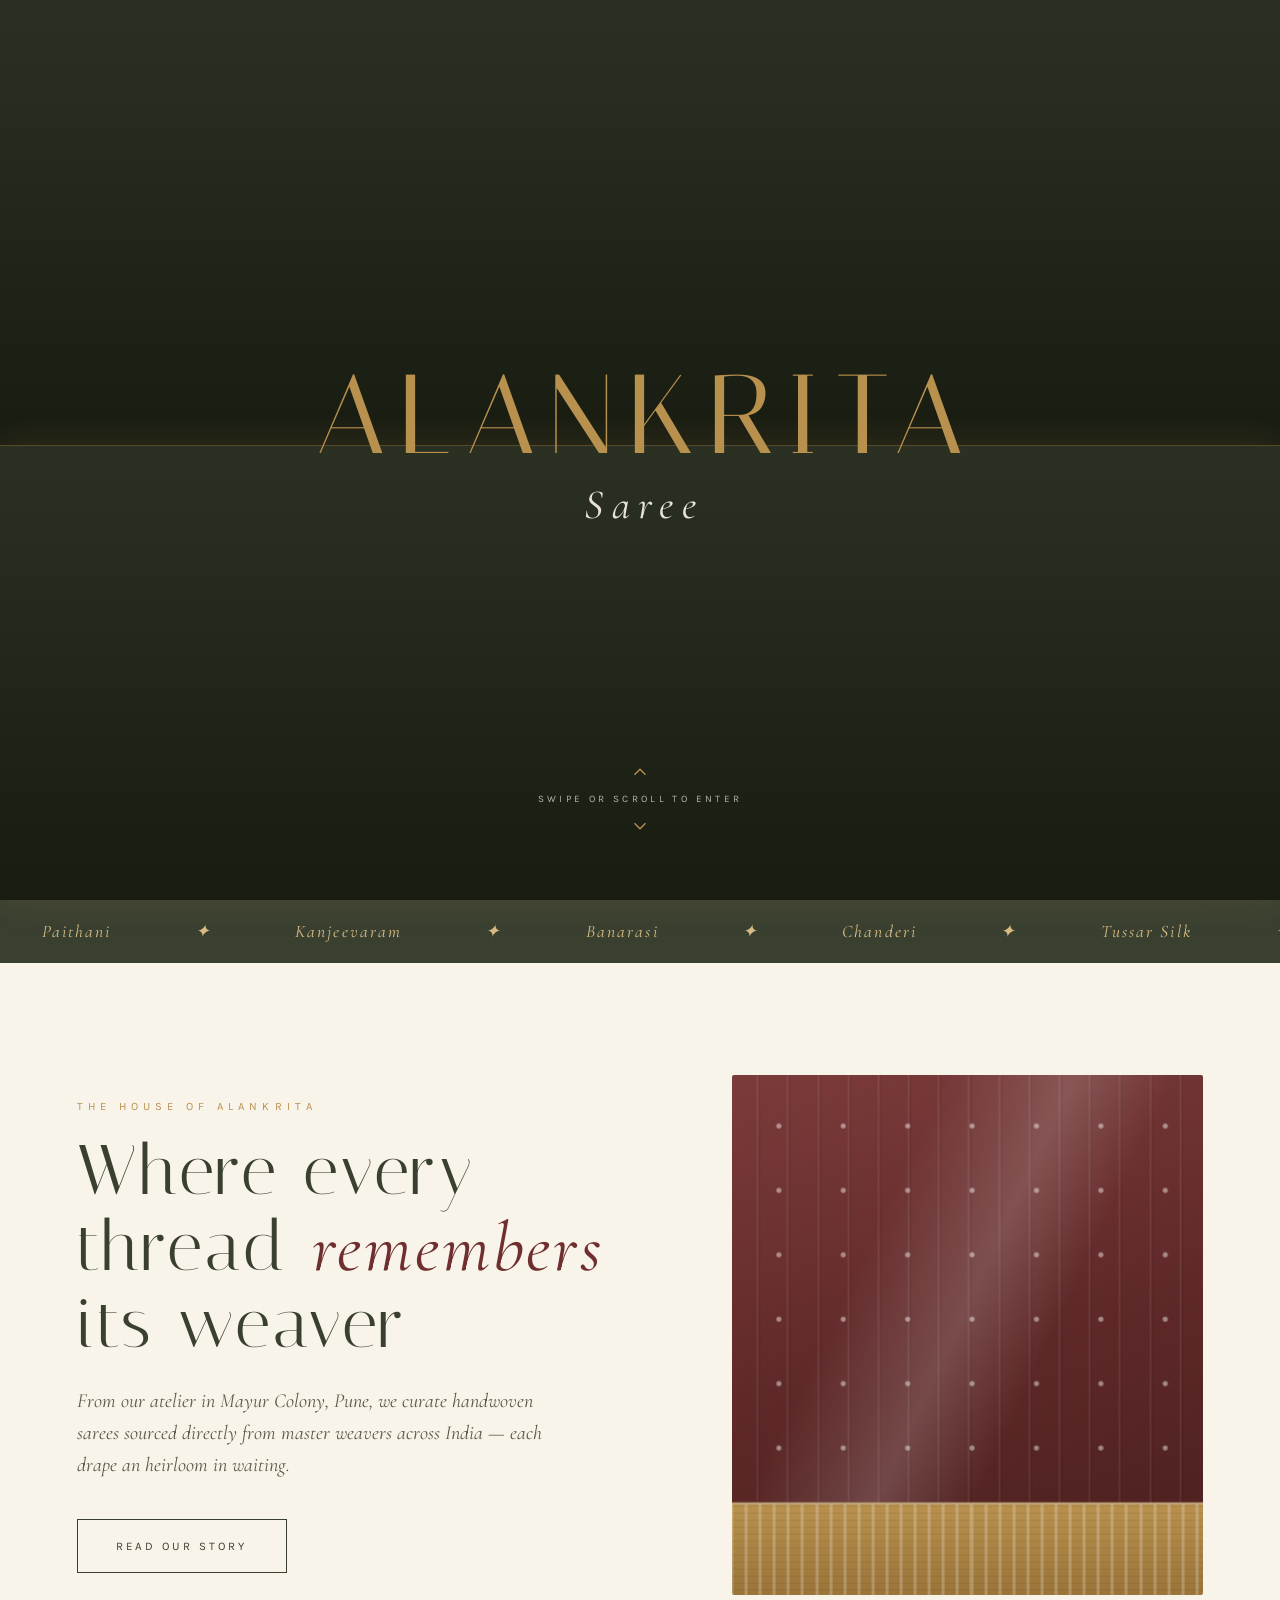
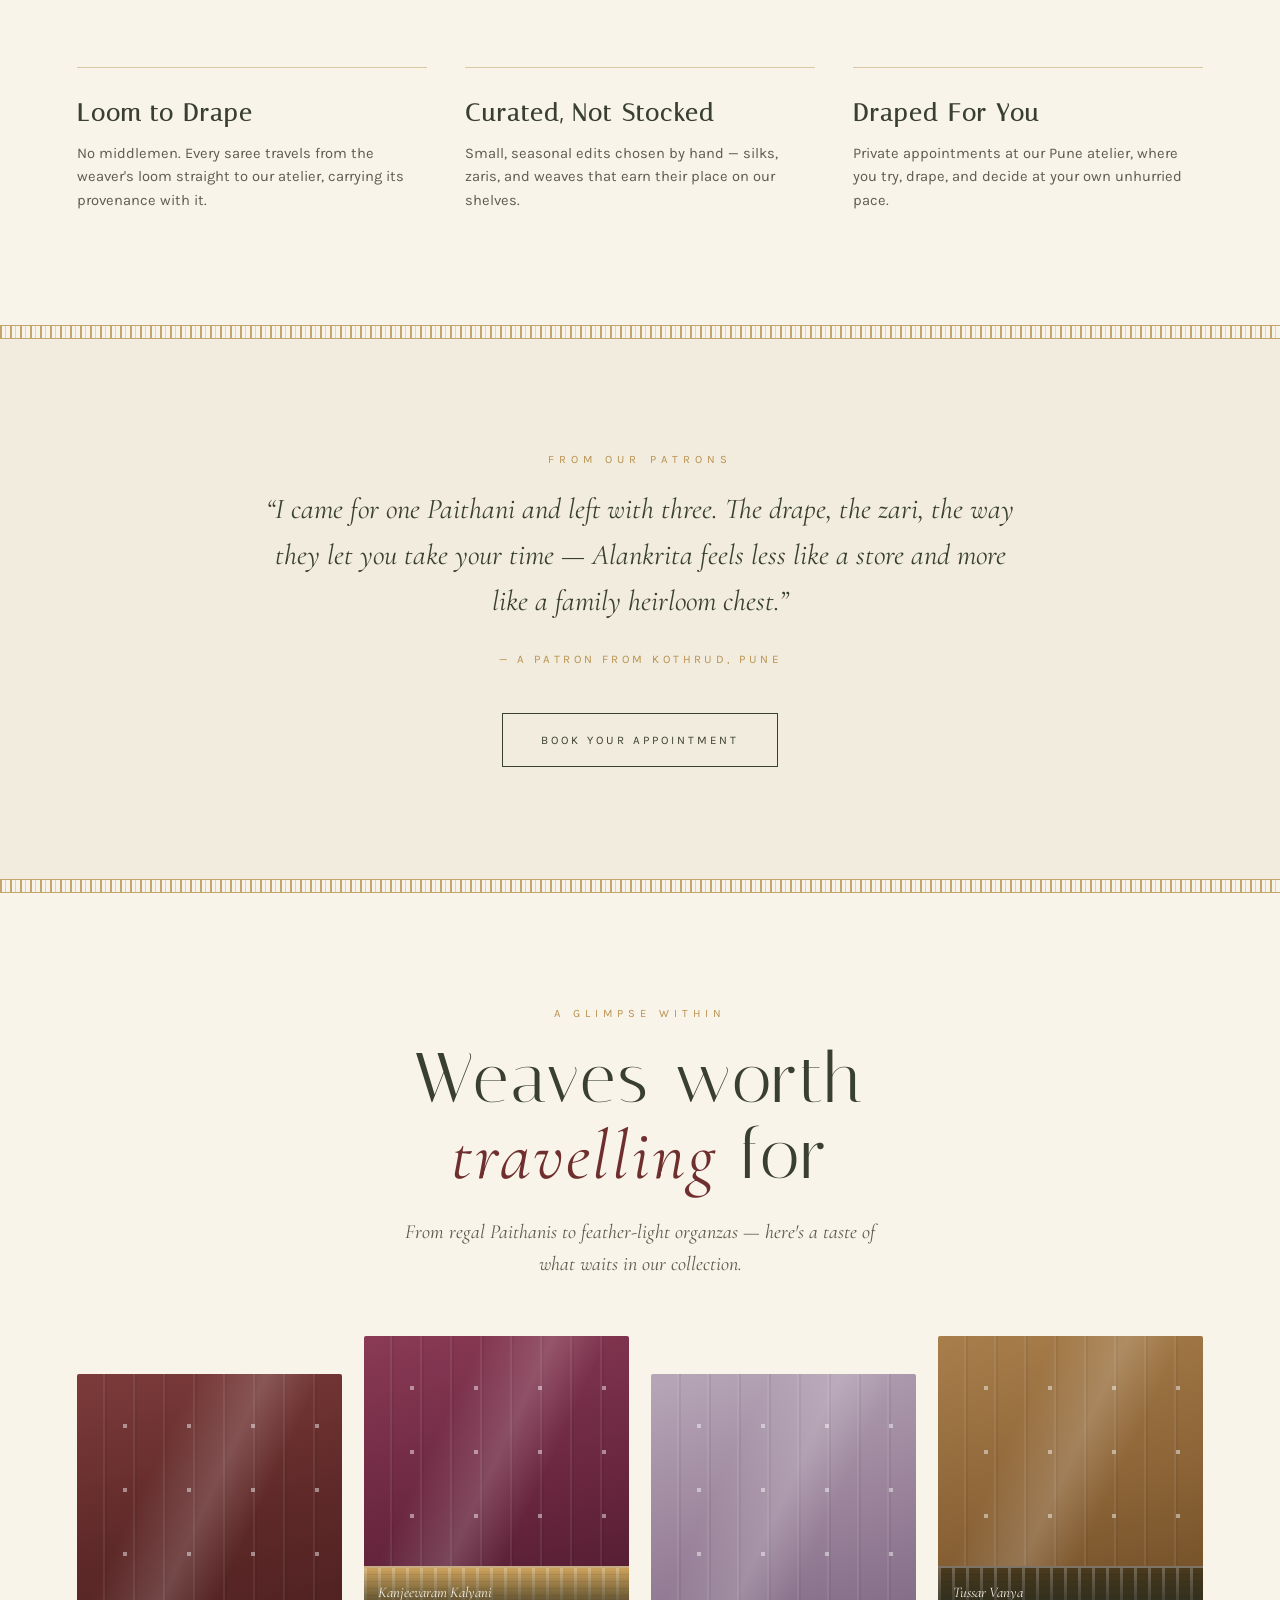
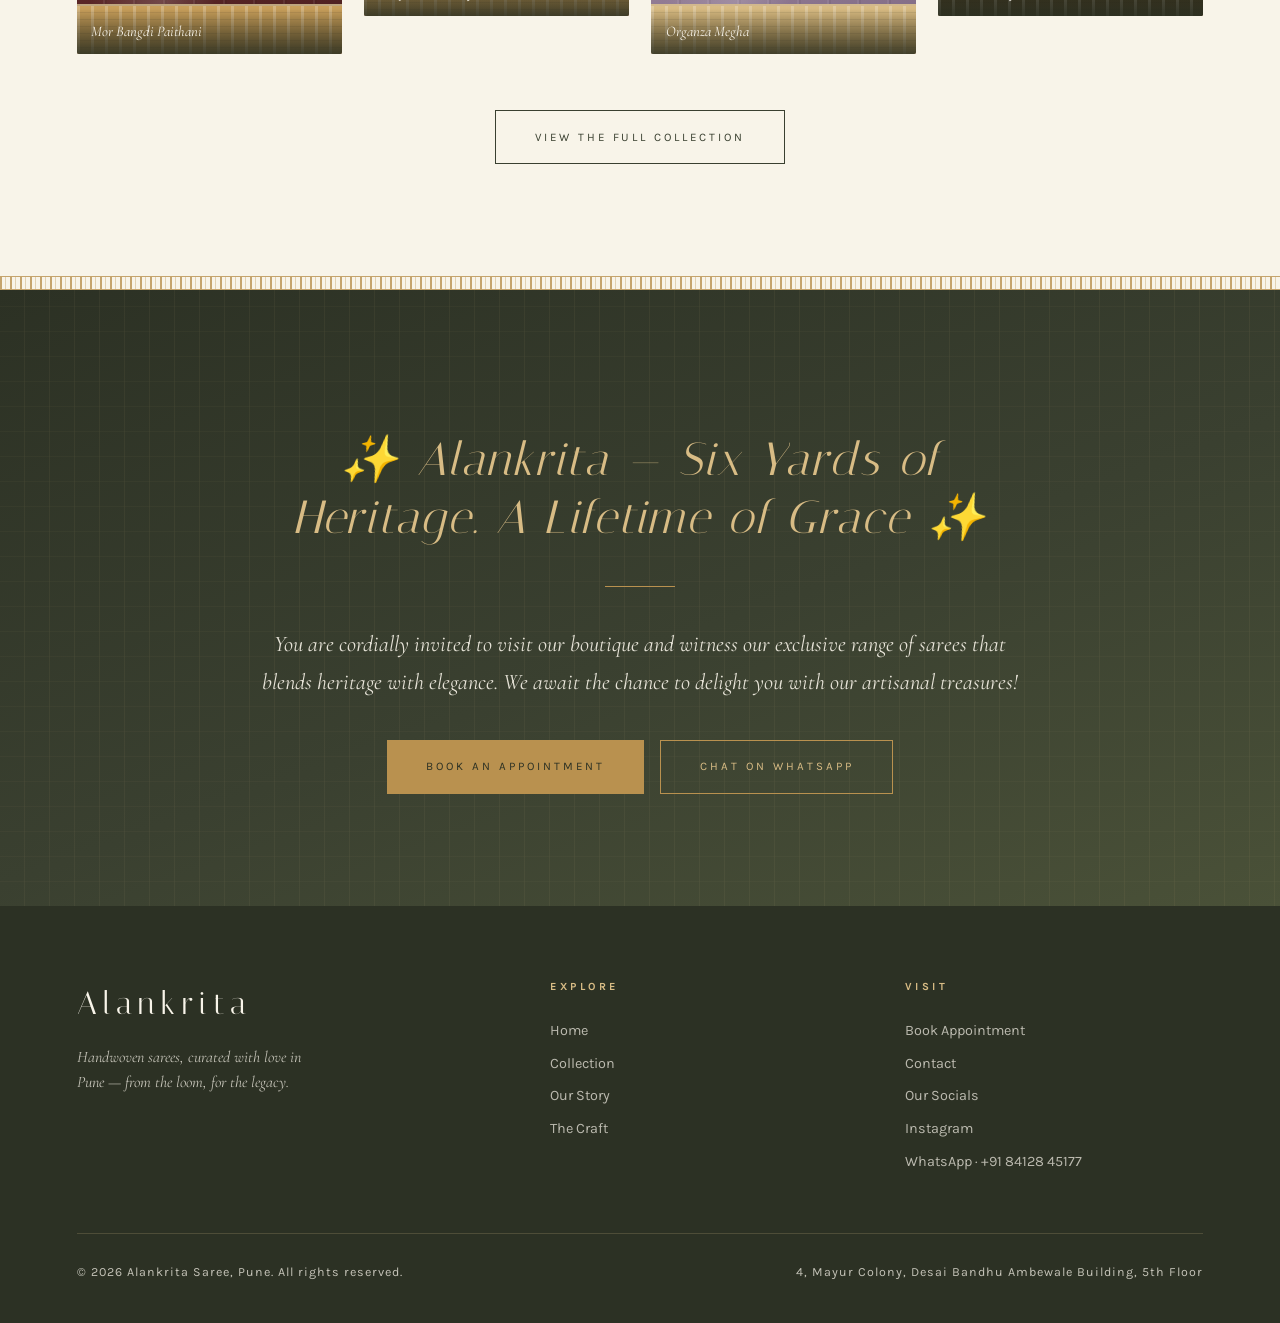
==== index.html @ 692ec5f2 "Update index.html" ====
<!DOCTYPE html>
<html lang="en">
<head>
<script>
  document.documentElement.className = 'js';
  try { if (localStorage.getItem('alankritaCurtainSeen') === '1') document.documentElement.className += ' curtain-seen'; } catch (e) {}
</script>
<meta charset="UTF-8">
<meta name="viewport" content="width=device-width, initial-scale=1.0, viewport-fit=cover">
<meta name="theme-color" content="#2C3124">
<title>Alankrita Saree — Handwoven Luxury, Pune</title>
<link rel="preconnect" href="https://fonts.googleapis.com">
<link rel="preconnect" href="https://fonts.gstatic.com" crossorigin>
<link href="https://fonts.googleapis.com/css2?family=Italiana&family=Cormorant+Garamond:ital,wght@0,400;0,500;1,400;1,500&family=Karla:wght@300;400;500;600&display=swap" rel="stylesheet">
<link rel="stylesheet" href="styles.css">
<link rel="preload" as="image" href="https://i.ibb.co/XfvWkSz9/Whats-App-Image-2026-06-16-at-12-13-04-PM.jpg">
<link rel="preload" as="image" href="https://i.ibb.co/WrxczYL/Whats-App-Image-2026-06-16-at-12-13-03-PM-1.jpg">
<link rel="preload" as="image" href="https://i.ibb.co/1G1JFMgR/Whats-App-Image-2026-06-16-at-12-13-03-PM.jpg">
<link rel="preload" as="image" href="https://i.ibb.co/Z0zwfvj/Whats-App-Image-2026-06-10-at-6-40-23-PM-1.jpg">

<!-- ============================================================
     CURTAIN REVEAL  ·  self-contained (no edits needed to styles.css / script.js)
     Drag / swipe / scroll / tap to part the curtains and enter.
     Shows ONLY on the very first visit (remembered via localStorage).
     ============================================================ -->
<style>
  /* Hide the hero heading while the curtain is up, so only ONE
     'Alankrita' is ever visible (no double-heading glitch). */
  html.js body.curtain-on { overflow: hidden; }
  html.js body.curtain-on .img-hero-content,
  html.js body.curtain-on .scroll-cue { opacity: 0 !important; }
  .img-hero-content, .scroll-cue { transition: opacity 1s ease; }

  .curtain {
    position: fixed; inset: 0; height: 100%;
    z-index: 9999;
    background: #2C3124;
    touch-action: none;
    user-select: none; -webkit-user-select: none;
  }
  html:not(.js) .curtain { display: none; }          /* progressive enhancement */

  /* Returning visitors: the curtain has already been seen — never replay it (and no flash) */
  html.curtain-seen .curtain { display: none !important; }
  html.curtain-seen body.curtain-on { overflow: auto; }
  html.curtain-seen body.curtain-on .img-hero-content,
  html.curtain-seen body.curtain-on .scroll-cue { opacity: 1 !important; }

  .curtain.lift { opacity: 0; transition: opacity .55s ease; }

  .curtain-panel {
    position: absolute; left: 0; width: 100%; height: 50.6%;
    background: linear-gradient(180deg, #2b3122 0%, #181c11 100%);
    transition: transform .8s cubic-bezier(.76,0,.24,1);
    will-change: transform;
  }
  .curtain-top { top: 0;    border-bottom: 1px solid rgba(201,160,92,.35); box-shadow: 0 2px 34px rgba(201,160,92,.14); }
  .curtain-bot { bottom: 0; border-top: 1px solid rgba(201,160,92,.35);    box-shadow: 0 -2px 34px rgba(201,160,92,.14); }
  .curtain.dragging .curtain-panel { transition: none; }

  .curtain-wordmark {
    position: absolute; inset: 0; z-index: 2;
    display: flex; flex-direction: column; align-items: center; justify-content: center;
    gap: .25rem; text-align: center; pointer-events: none;
  }
  .cw-name {
    font-family: 'Italiana','Cormorant Garamond',serif;
    font-size: clamp(2.7rem, 11vw, 7rem);
    line-height: .95; letter-spacing: .12em; text-indent: .12em;
    text-transform: uppercase;
    color: var(--gold, #C9A05C);
  }
  .cw-sub {
    font-family: 'Cormorant Garamond',serif; font-style: italic;
    font-size: clamp(1.3rem, 5vw, 2.6rem);
    letter-spacing: .2em; text-indent: .2em;
    color: var(--ivory, #F3ECDD); opacity: .92;
  }

  .curtain-hint {
    position: absolute; left: 0; right: 0; bottom: 7%; z-index: 3;
    display: flex; flex-direction: column; align-items: center; gap: .5rem;
    transition: opacity .4s ease; pointer-events: none;
  }
  .curtain-hint span {
    font-family: 'Karla',sans-serif; font-size: .62rem;
    letter-spacing: .34em; text-transform: uppercase;
    color: rgba(243,236,221,.72);
  }
  .cw-chev { width: 22px; height: 22px; fill: none; stroke: var(--gold, #C9A05C); stroke-width: 1.4; }
  .cw-chev.up   { animation: cwBobUp   1.7s ease-in-out infinite; }
  .cw-chev.down { animation: cwBobDown 1.7s ease-in-out infinite; }
  .curtain.dragging .curtain-hint { opacity: 0; }
  .curtain:focus { outline: none; }

  @keyframes cwBobUp   { 0%,100%{ transform: translateY(0); } 50%{ transform: translateY(-7px); } }
  @keyframes cwBobDown { 0%,100%{ transform: translateY(0); } 50%{ transform: translateY(7px); } }

  @media (prefers-reduced-motion: reduce) {
    .curtain { display: none !important; }
    html.js body.curtain-on { overflow: auto; }
    html.js body.curtain-on .img-hero-content,
    html.js body.curtain-on .scroll-cue { opacity: 1 !important; }
  }

  /* ===== Hero image carousel — pure crossfade, no movement ===== */
  #heroImg { display: none !important; }
  .hero-cara { position: absolute; inset: 0; overflow: hidden; }
  .hero-cara-img {
    position: absolute; inset: 0; width: 100%; height: 100%;
    object-fit: cover; object-position: center 25%;
    opacity: 0; transition: opacity 1.4s ease;
    will-change: opacity;
  }
  .hero-cara-img.is-active { opacity: 1; }
</style>
</head>
<body class="is-home home-top curtain-on">

<!-- ===== Curtain reveal ===== -->
<div class="curtain" id="curtain" role="button" tabindex="0" aria-label="Swipe, scroll or tap to part the curtains and enter">
  <div class="curtain-panel curtain-top"></div>
  <div class="curtain-panel curtain-bot"></div>
  <div class="curtain-wordmark">
    <span class="cw-name">Alankrita</span>
    <span class="cw-sub">Saree</span>
  </div>
  <div class="curtain-hint" id="curtainHint">
    <svg viewBox="0 0 24 24" class="cw-chev up"><polyline points="6 15 12 9 18 15"/></svg>
    <span>Swipe or scroll to enter</span>
    <svg viewBox="0 0 24 24" class="cw-chev down"><polyline points="6 9 12 15 18 9"/></svg>
  </div>
</div>

<nav id="nav">
  <a class="logo" href="index.html">Alankrita<span>saree · pune</span></a>
  <button class="burger" id="burger" aria-label="Menu"><span></span><span></span><span></span></button>
  <ul class="nav-links" id="navLinks">
    <li><a href="index.html" class="active">Home</a></li>
    <li><a href="collection.html">Collection</a></li>
    <li><a href="story.html">Our Story</a></li>
    <li><a href="craft.html">The Craft</a></li>
    <li><a href="appointment.html">Book Appointment</a></li>
    <li><a href="contact.html">Contact</a></li>
    <li><a href="socials.html">Our Socials</a></li>
  </ul>
</nav>

<main class="page active" id="page-home">
<header class="img-hero" style="padding:0">
    <div class="hero-cara" id="heroCara" aria-hidden="true">
      <picture>
        <source media="(max-width: 768px)" srcset="https://i.ibb.co/gYfg4WJ/Whats-App-Image-2026-06-18-at-11-20-02-PM-2.jpg">
        <img class="hero-cara-img is-active" src="https://i.ibb.co/XfvWkSz9/Whats-App-Image-2026-06-16-at-12-13-04-PM.jpg" alt="">
      </picture>
      <picture>
        <source media="(max-width: 768px)" srcset="https://i.ibb.co/Zzs0YGCz/Whats-App-Image-2026-06-18-at-11-20-02-PM-1.jpg">
        <img class="hero-cara-img" src="https://i.ibb.co/WrxczYL/Whats-App-Image-2026-06-16-at-12-13-03-PM-1.jpg" alt="">
      </picture>
      <picture>
        <source media="(max-width: 768px)" srcset="https://i.ibb.co/5XKd50Jj/Whats-App-Image-2026-06-18-at-11-20-02-PM.jpg">
        <img class="hero-cara-img" src="https://i.ibb.co/1G1JFMgR/Whats-App-Image-2026-06-16-at-12-13-03-PM.jpg" alt="">
      </picture>
      <picture>
        <source media="(max-width: 768px)" srcset="https://i.ibb.co/jk4NgYvc/Whats-App-Image-2026-06-18-at-11-20-03-PM.jpg">
        <img class="hero-cara-img" src="https://i.ibb.co/Z0zwfvj/Whats-App-Image-2026-06-10-at-6-40-23-PM-1.jpg" alt="">
      </picture>
    </div>
    <div class="img-zoom" id="heroImg" data-zoom></div>
    <div class="veil"></div>
    <div class="img-hero-content">
      <p class="hero-eyebrow">Handwoven in tradition · Draped in grace</p>
      <h1>Alankrita<br><em>Saree</em></h1>
      <p class="hero-sub">Six yards of heritage, woven for the woman who carries Pune in her heart.</p>
      <div class="hero-cta">
        <a class="btn solid" href="collection.html">Explore the Collection</a>
        <a class="btn" href="appointment.html">Book a Private Viewing</a>
      </div>
    </div>
    <div class="scroll-cue">Scroll to explore</div>
  </header>

  <div class="marquee" aria-hidden="true"><div class="marquee-inner">
    <span>Paithani</span><span>✦</span><span>Kanjeevaram</span><span>✦</span><span>Banarasi</span><span>✦</span><span>Chanderi</span><span>✦</span><span>Tussar Silk</span><span>✦</span><span>Organza</span><span>✦</span>
    <span>Paithani</span><span>✦</span><span>Kanjeevaram</span><span>✦</span><span>Banarasi</span><span>✦</span><span>Chanderi</span><span>✦</span><span>Tussar Silk</span><span>✦</span><span>Organza</span><span>✦</span>
  </div></div>

  <section>
    <div class="intro-grid">
      <div class="reveal">
        <p class="eyebrow">The House of Alankrita</p>
        <h2>Where every thread <em>remembers</em> its weaver</h2>
        <p class="lede">From our atelier in Mayur Colony, Pune, we curate handwoven sarees sourced directly from master weavers across India — each drape an heirloom in waiting.</p>
        <div style="margin-top:2.4rem"><a class="btn dark" href="story.html">Read Our Story</a></div>
      </div>
      <div class="parallax-frame silk-panel reveal d1">
        <div class="saree-visual parallax-zoom" data-zoom>
          <div class="body" style="background:linear-gradient(165deg,#7C3B3B,#5E2828 55%,#4A1F1F)"></div>
          <div class="pleats"></div><div class="buti"></div><div class="sheen"></div>
          <div class="border" style="background:linear-gradient(180deg,#B9914F,#9A7438)"></div>
        </div>
      </div>
    </div>
    <div class="feature-row">
      <div class="feature reveal"><h3>Loom to Drape</h3><p>No middlemen. Every saree travels from the weaver's loom straight to our atelier, carrying its provenance with it.</p></div>
      <div class="feature reveal d1"><h3>Curated, Not Stocked</h3><p>Small, seasonal edits chosen by hand — silks, zaris, and weaves that earn their place on our shelves.</p></div>
      <div class="feature reveal d2"><h3>Draped For You</h3><p>Private appointments at our Pune atelier, where you try, drape, and decide at your own unhurried pace.</p></div>
    </div>
  </section>

  <div class="zari"></div>

  <section style="background:var(--ivory-soft)">
    <div style="text-align:center;max-width:760px;margin:0 auto" class="reveal blur">
      <p class="eyebrow">From Our Patrons</p>
      <p style="font-family:var(--serif);font-style:italic;font-size:clamp(1.3rem,2.6vw,1.8rem);line-height:1.6;color:var(--olive-deep)">
        “I came for one Paithani and left with three. The drape, the zari, the way they let you take your time — Alankrita feels less like a store and more like a family heirloom chest.”
      </p>
      <p style="margin-top:1.6rem;font-size:.72rem;letter-spacing:.3em;text-transform:uppercase;color:var(--gold)">— A patron from Kothrud, Pune</p>
      <div style="margin-top:2.8rem"><a class="btn dark" href="appointment.html">Book Your Appointment</a></div>
    </div>
  </section>

  <div class="zari"></div>

  <!-- Featured weaves teaser -->
  <section>
    <div style="text-align:center;max-width:680px;margin:0 auto 3.5rem">
      <p class="eyebrow reveal">A glimpse within</p>
      <h2 class="reveal d1">Weaves worth <em>travelling</em> for</h2>
      <p class="lede reveal d2" style="margin-left:auto;margin-right:auto">From regal Paithanis to feather-light organzas — here's a taste of what waits in our collection.</p>
    </div>
    <div class="story-gallery">
      <div class="tile reveal zoom parallax-frame">
        <div class="saree-visual"><div class="body" style="background:linear-gradient(165deg,#7C3B3B,#5E2828 55%,#4A1F1F)"></div><div class="pleats"></div><div class="buti"></div><div class="sheen"></div><div class="border" style="background:linear-gradient(180deg,#C9A05C,#9A7438)"></div></div>
        <span class="cap">Mor Bangdi Paithani</span>
      </div>
      <div class="tile reveal zoom d1 parallax-frame">
        <div class="saree-visual"><div class="body" style="background:linear-gradient(165deg,#8A3A55,#6B2740 55%,#4E1B2E)"></div><div class="pleats"></div><div class="buti"></div><div class="sheen"></div><div class="border" style="background:linear-gradient(180deg,#C9A05C,#A87E3F)"></div></div>
        <span class="cap">Kanjeevaram Kalyani</span>
      </div>
      <div class="tile reveal zoom d2 parallax-frame">
        <div class="saree-visual"><div class="body" style="background:linear-gradient(165deg,#B7A6B8,#988199 55%,#7B6680)"></div><div class="pleats"></div><div class="buti"></div><div class="sheen"></div><div class="border" style="background:linear-gradient(180deg,#D8BC85,#B9914F)"></div></div>
        <span class="cap">Organza Megha</span>
      </div>
      <div class="tile reveal zoom d3 parallax-frame">
        <div class="saree-visual"><div class="body" style="background:linear-gradient(165deg,#A87E4B,#8C6437 55%,#6E4C26)"></div><div class="pleats"></div><div class="buti"></div><div class="sheen"></div><div class="border" style="background:linear-gradient(180deg,#4A3A1E,#352A14)"></div></div>
        <span class="cap">Tussar Vanya</span>
      </div>
    </div>
    <div style="text-align:center;margin-top:3.5rem" class="reveal"><a class="btn dark" href="collection.html">View the Full Collection</a></div>
  </section>

  <div class="zari"></div>

  <!-- Invitation strip on home too -->
  <section class="invite">
    <div class="invite-inner reveal zoom">
      <p class="sparkle">✨ Alankrita — Six Yards of Heritage. A Lifetime of Grace ✨</p>
      <div class="rule"></div>
      <p>You are cordially invited to visit our boutique and witness our exclusive range of sarees that blends heritage with elegance. We await the chance to delight you with our artisanal treasures!</p>
      <div style="margin-top:2.4rem;display:flex;gap:1rem;justify-content:center;flex-wrap:wrap">
        <a class="btn solid" href="appointment.html">Book an Appointment</a>
        <a class="btn" href="https://wa.me/918412845177?text=Hello%20Alankrita%20Saree!%20I'd%20love%20to%20visit%20your%20boutique." target="_blank" rel="noopener">Chat on WhatsApp</a>
      </div>
    </div>
  </section>
</main>

<footer>
  <div class="foot-grid">
    <div>
      <div class="foot-logo">Alankrita</div>
      <p style="font-family:var(--serif);font-style:italic;max-width:32ch">Handwoven sarees, curated with love in Pune — from the loom, for the legacy.</p>
    </div>
    <div>
      <h4>Explore</h4>
      <a href="index.html">Home</a>
      <a href="collection.html">Collection</a>
      <a href="story.html">Our Story</a>
      <a href="craft.html">The Craft</a>
    </div>
    <div>
      <h4>Visit</h4>
      <a href="appointment.html">Book Appointment</a>
      <a href="contact.html">Contact</a>
      <a href="socials.html">Our Socials</a>
      <a href="https://www.instagram.com/alankritasaree?igsh=ejkxY3gwem9jM3Mz" target="_blank" rel="noopener">Instagram</a>
      <a href="https://wa.me/918412845177" target="_blank" rel="noopener">WhatsApp · +91 84128 45177</a>
    </div>
  </div>
  <div class="foot-bottom">
    <span>© 2026 Alankrita Saree, Pune. All rights reserved.</span>
    <span>4, Mayur Colony, Desai Bandhu Ambewale Building, 5th Floor</span>
  </div>
</footer>

<a class="wa-float" href="https://wa.me/918412845177?text=Hello%20Alankrita%20Saree!" target="_blank" rel="noopener" aria-label="Chat on WhatsApp">
  <svg viewBox="0 0 24 24"><path d="M12 2a10 10 0 0 0-8.6 15.1L2 22l5-1.3A10 10 0 1 0 12 2zm5.5 14.1c-.2.7-1.3 1.3-1.9 1.4-.5.1-1.1.1-1.8-.1-.4-.1-1-.3-1.7-.6-2.9-1.3-4.8-4.2-5-4.4-.1-.2-1.2-1.6-1.2-3s.7-2.1 1-2.4c.2-.3.5-.3.7-.3h.5c.2 0 .4 0 .6.4.2.5.7 1.8.8 1.9.1.1.1.3 0 .5l-.4.6c-.1.2-.3.3-.1.6.2.3.8 1.3 1.7 2.1 1.2 1.1 2.2 1.4 2.5 1.5.3.1.5.1.7-.1l.8-1c.2-.3.4-.2.7-.1l1.9.9c.3.1.5.2.5.3.1.2.1.6-.1 1.2z"/></svg>
</a>

<script src="script.js"></script>

<!-- ===== Curtain reveal logic (self-contained) ===== -->
<script>
(function () {
  var curtain = document.getElementById('curtain');
  if (!curtain) return;

  var topP = curtain.querySelector('.curtain-top');
  var botP = curtain.querySelector('.curtain-bot');
  var hint = document.getElementById('curtainHint');
  var reduce = window.matchMedia('(prefers-reduced-motion: reduce)').matches;

    function revealSite() { document.body.classList.remove('curtain-on'); }

  var SEEN_KEY = 'alankritaCurtainSeen', seenBefore = false;
  try { seenBefore = localStorage.getItem(SEEN_KEY) === '1'; } catch (e) {}

  if (reduce || seenBefore) { revealSite(); if (curtain.parentNode) curtain.remove(); return; }

  /* First-ever visit: record it NOW — so the curtain can never replay, even on refresh or back-to-Home. */
  try { localStorage.setItem(SEEN_KEY, '1'); } catch (e) {}

  try { window.scrollTo(0, 0); } catch (e) {}

  var dragging = false, startY = 0, delta = 0, opened = false;
  function panelH() { return curtain.offsetHeight / 2; }

  // Move only the panels — the wordmark stays pinned (it never fades while you part the curtains)
  function apply(d) {
    var ph = panelH(), dd = Math.max(0, Math.min(d, ph));
    topP.style.transform = 'translateY(' + (-dd) + 'px)';
    botP.style.transform = 'translateY(' + dd + 'px)';
    if (hint) hint.style.opacity = String(Math.max(1 - (dd / ph) * 2.2, 0));
  }

  function openCurtain() {
    if (opened) return;
    opened = true;
    try { localStorage.setItem(SEEN_KEY, '1'); } catch (e) {}   // remember it — never replay the curtain again
    curtain.classList.remove('dragging');
    topP.style.transform = 'translateY(-101%)';
    botP.style.transform = 'translateY(101%)';
    if (hint) hint.style.opacity = '0';
    curtain.style.pointerEvents = 'none';
    // Once the curtains have parted, lift the curtain away while the hero heading fades in.
    setTimeout(function () { curtain.classList.add('lift'); revealSite(); }, 680);
    setTimeout(function () { if (curtain.parentNode) curtain.remove(); }, 1260);
  }

  function resetCurtain() {
    curtain.classList.remove('dragging');
    topP.style.transform = '';
    botP.style.transform = '';
    if (hint) hint.style.opacity = '';
    delta = 0;
  }

  function pointY(e) { return (e.touches && e.touches[0]) ? e.touches[0].clientY : e.clientY; }

  function onDown(e) { if (opened) return; dragging = true; startY = pointY(e); delta = 0; curtain.classList.add('dragging'); }
  function onMove(e) { if (!dragging || opened) return; delta = Math.abs(pointY(e) - startY); apply(delta); if (e.cancelable) e.preventDefault(); }
  function onUp()    { if (!dragging || opened) return; dragging = false; if (delta < 8 || delta > panelH() * 0.30) openCurtain(); else resetCurtain(); }

  // Scroll / trackpad also parts the curtains
  function onWheel(e) {
    if (opened) return;
    curtain.classList.add('dragging');
    delta = Math.max(0, delta + e.deltaY);
    apply(delta);
    if (e.cancelable) e.preventDefault();
    if (delta > panelH() * 0.45) openCurtain();
  }

  curtain.addEventListener('mousedown', onDown);
  window.addEventListener('mousemove', onMove);
  window.addEventListener('mouseup', onUp);
  curtain.addEventListener('touchstart', onDown, { passive: true });
  window.addEventListener('touchmove', onMove, { passive: false });
  window.addEventListener('touchend', onUp);
  window.addEventListener('wheel', onWheel, { passive: false });

  // Keyboard / tap accessibility
  curtain.addEventListener('keydown', function (e) {
    if (['Enter', ' ', 'Spacebar', 'ArrowDown', 'ArrowUp'].indexOf(e.key) > -1) { e.preventDefault(); openCurtain(); }
  });
  try { curtain.focus({ preventScroll: true }); } catch (e) {}
})();

// ===== Hero image carousel (crossfade) =====
(function () {
  var imgs = document.querySelectorAll('#heroCara .hero-cara-img');
  if (imgs.length < 2) return;
  var i = 0;
  setInterval(function () {
    imgs[i].classList.remove('is-active');
    i = (i + 1) % imgs.length;
    imgs[i].classList.add('is-active');
  }, 5000);
})();
</script>
</body>
</html>
---- styles.css ----
:root{
  --olive:#5A6147;
  --olive-deep:#3A4030;
  --olive-dark:#2C3124;
  --ivory:#F8F4E9;
  --ivory-soft:#F1ECDD;
  --gold:#B9914F;
  --gold-light:#D8BC85;
  --maroon:#702F2F;
  --ink:#23261C;
  --display:'Italiana',serif;
  --serif:'Cormorant Garamond',serif;
  --body:'Karla',sans-serif;
  --ease:cubic-bezier(.22,.8,.26,.99);
}
*{margin:0;padding:0;box-sizing:border-box}
html{scroll-behavior:smooth}
body{font-family:var(--body);background:var(--ivory);color:var(--ink);overflow-x:hidden;line-height:1.6}
::selection{background:var(--gold);color:#fff}

/* ---------- Zari divider motif ---------- */
.zari{height:14px;width:100%;background:
  repeating-linear-gradient(90deg,var(--gold) 0 2px,transparent 2px 10px),
  repeating-linear-gradient(90deg,transparent 0 5px,rgba(185,145,79,.45) 5px 6px,transparent 6px 10px);
  position:relative;opacity:.8}
.zari::before,.zari::after{content:'';position:absolute;left:0;right:0;height:1px;background:var(--gold)}
.zari::before{top:0}.zari::after{bottom:0}

/* ---------- Nav ---------- */
nav{position:fixed;top:0;left:0;right:0;z-index:100;display:flex;align-items:center;justify-content:space-between;
  padding:1.1rem 4vw;transition:background .5s var(--ease),box-shadow .5s,padding .4s}
nav.scrolled{background:rgba(248,244,233,.92);backdrop-filter:blur(14px);box-shadow:0 1px 0 rgba(185,145,79,.35);padding:.7rem 4vw}
.logo{font-family:var(--display);font-size:1.7rem;letter-spacing:.22em;text-transform:uppercase;color:var(--olive-deep);cursor:pointer;display:flex;align-items:baseline;gap:.5rem;transition:opacity .4s var(--ease),transform .4s var(--ease)}
.logo span{font-family:var(--serif);font-style:italic;font-size:.85rem;letter-spacing:.18em;color:var(--gold);text-transform:none}
/* the home hero photo already contains the brand logo, so hide the text logo until the user scrolls */
body.home-top .logo{opacity:0;transform:translateY(-6px);pointer-events:none}
/* keep nav links readable over the bright photo while at the top of home */
body.home-top nav:not(.scrolled) .nav-links a{color:#fff;text-shadow:0 1px 12px rgba(20,24,14,.55)}
body.home-top nav:not(.scrolled) .nav-links a.active{color:var(--gold-light)}
body.home-top nav:not(.scrolled) .burger span{background:#fff}
.burger.open span{background:var(--olive-deep)!important}
.nav-links{display:flex;gap:2.2rem;list-style:none}
.nav-links a{font-size:.72rem;letter-spacing:.24em;text-transform:uppercase;text-decoration:none;color:var(--ink);position:relative;padding:.3rem 0;cursor:pointer;transition:color .3s}
.nav-links a::after{content:'';position:absolute;left:0;bottom:0;width:0;height:1px;background:var(--gold);transition:width .4s var(--ease)}
.nav-links a:hover::after,.nav-links a.active::after{width:100%}
.nav-links a.active{color:var(--olive)}
.burger{display:none;flex-direction:column;gap:5px;cursor:pointer;background:none;border:none;padding:.4rem}
.burger span{width:26px;height:1.5px;background:var(--olive-deep);transition:.35s var(--ease)}
.burger.open span:nth-child(1){transform:translateY(6.5px) rotate(45deg)}
.burger.open span:nth-child(2){opacity:0}
.burger.open span:nth-child(3){transform:translateY(-6.5px) rotate(-45deg)}

/* ---------- Pages ---------- */
.page{display:block;min-height:100vh;animation:pageIn 1s var(--ease)}
.page.active{display:block}
@keyframes pageIn{from{opacity:0;transform:translateY(26px)}to{opacity:1;transform:none}}

/* ---------- Reveal ---------- */
/* content is visible by default; only hidden once JS confirms it can animate them back in */
.reveal{transition:opacity 1.1s var(--ease),transform 1.1s var(--ease)}
.js .reveal{opacity:0;transform:translateY(46px)}
.js .reveal.in{opacity:1;transform:none}
.reveal.d1{transition-delay:.12s}.reveal.d2{transition-delay:.24s}.reveal.d3{transition-delay:.36s}
.reveal.d4{transition-delay:.48s}.reveal.d5{transition-delay:.6s}
/* directional + scale reveals */
.js .reveal.from-left{transform:translateX(-60px)}
.js .reveal.from-right{transform:translateX(60px)}
.js .reveal.from-left.in,.js .reveal.from-right.in{transform:none}
.reveal.zoom{transition:opacity 1.2s var(--ease),transform 1.2s var(--ease)}
.js .reveal.zoom{transform:scale(.9)}
.js .reveal.zoom.in{transform:scale(1)}
.js .reveal.blur{filter:blur(10px)}
.js .reveal.blur.in{filter:blur(0)}
/* word-by-word line reveal */
.line-reveal{display:inline-block;overflow:hidden}
.line-reveal .w{display:inline-block;transition:opacity .8s var(--ease),transform .8s var(--ease)}
.js .line-reveal .w{opacity:0;transform:translateY(100%)}
.js .line-reveal.in .w{opacity:1;transform:none}
.line-reveal.in .w:nth-child(1){transition-delay:.05s}
.line-reveal.in .w:nth-child(2){transition-delay:.12s}
.line-reveal.in .w:nth-child(3){transition-delay:.19s}
.line-reveal.in .w:nth-child(4){transition-delay:.26s}
.line-reveal.in .w:nth-child(5){transition-delay:.33s}
.line-reveal.in .w:nth-child(6){transition-delay:.4s}
.line-reveal.in .w:nth-child(7){transition-delay:.47s}
.line-reveal.in .w:nth-child(8){transition-delay:.54s}
.line-reveal.in .w:nth-child(n+9){transition-delay:.6s}

/* ---------- Zoom parallax ---------- */
.parallax-frame{overflow:hidden;position:relative}
.parallax-zoom{transform:scale(1.18);transition:transform .1s linear;will-change:transform}
@media (prefers-reduced-motion:reduce){
  .parallax-zoom{transform:none!important}
  .reveal{transition:none;opacity:1;transform:none}
  *{animation-duration:.001s!important}
}

/* ---------- Image banner hero ---------- */
.img-hero{position:relative;width:100%;height:100vh;min-height:620px;max-height:920px;overflow:hidden;background:#E8E4DA;display:flex;align-items:flex-end}
.img-hero .img-zoom{position:absolute;inset:0;width:100%;height:100%;background-size:cover;background-position:center 28%;will-change:transform;transform-origin:center 38%;transition:transform .12s linear}
.img-hero .veil{position:absolute;inset:0;background:
  linear-gradient(90deg,rgba(34,38,26,.66) 0%,rgba(34,38,26,.30) 30%,transparent 52%),
  linear-gradient(0deg,rgba(34,38,26,.72) 0%,rgba(34,38,26,.20) 26%,transparent 46%);pointer-events:none}
.img-hero-content{position:relative;z-index:3;padding:0 6vw 7vh;max-width:600px;color:var(--ivory)}
.img-hero-content .hero-eyebrow{color:var(--gold-light);margin-bottom:1.1rem;animation:fadeUp 1.1s .3s var(--ease) backwards}
.img-hero-content h1{font-family:var(--display);font-size:clamp(2.6rem,6.2vw,5.4rem);letter-spacing:.06em;line-height:1.04;font-weight:400;text-shadow:0 4px 40px rgba(20,24,14,.5);animation:fadeUp 1.1s .5s var(--ease) backwards}
.img-hero-content h1 em{font-family:var(--serif);font-style:italic;color:var(--gold-light);letter-spacing:.02em}
.img-hero-content .hero-sub{font-family:var(--serif);font-style:italic;font-size:clamp(1rem,1.8vw,1.3rem);color:rgba(248,244,233,.94);margin-top:1.1rem;max-width:40ch;text-shadow:0 2px 20px rgba(20,24,14,.5);animation:fadeUp 1.1s .7s var(--ease) backwards}
.img-hero-content .hero-cta{margin-top:2.2rem;display:flex;gap:1rem;flex-wrap:wrap;animation:fadeUp 1.1s .9s var(--ease) backwards}
.img-hero .scroll-cue{position:absolute;bottom:1.8rem;right:6vw;color:var(--ivory);font-size:.6rem;letter-spacing:.4em;text-transform:uppercase;display:flex;align-items:center;gap:.7rem;z-index:3;opacity:.8}
.img-hero .scroll-cue::after{content:'';width:42px;height:1px;background:var(--gold-light);display:inline-block}
@media (max-width:760px){
  .img-hero{height:88svh;min-height:540px}
  .img-hero .img-zoom{background-position:40% 22%}
  .img-hero .veil{background:linear-gradient(0deg,rgba(34,38,26,.88) 0%,rgba(34,38,26,.5) 30%,rgba(34,38,26,.12) 55%,transparent 72%)}
  .img-hero-content{max-width:100%;padding:0 7vw calc(8vh + env(safe-area-inset-bottom))}
  .img-hero-content .hero-eyebrow{font-size:.62rem;letter-spacing:.32em;margin-bottom:.9rem}
  .img-hero-content h1{font-size:clamp(2.5rem,12vw,3.6rem);letter-spacing:.04em}
  .img-hero-content .hero-sub{font-size:1.02rem;margin-top:.9rem;max-width:34ch}
  .img-hero-content .hero-cta{margin-top:1.8rem;gap:.7rem;flex-direction:column;align-items:stretch}
  .img-hero-content .hero-cta .btn{justify-content:center;width:100%;padding:1.05rem 1.4rem;font-size:.7rem}
  .img-hero .scroll-cue{display:none}
}

/* ---------- Hero ---------- */
.hero{height:100vh;position:relative;display:flex;align-items:center;justify-content:center;overflow:hidden}
.hero-bg{position:absolute;inset:-8%;background:
  radial-gradient(ellipse 70% 90% at 70% 20%,rgba(185,145,79,.32),transparent 60%),
  radial-gradient(ellipse 60% 80% at 20% 85%,rgba(112,47,47,.25),transparent 55%),
  linear-gradient(160deg,var(--olive-dark),var(--olive-deep) 45%,#4A5138)}
.hero-weave{position:absolute;inset:0;opacity:.14;background:
  repeating-linear-gradient(90deg,transparent 0 22px,rgba(216,188,133,.5) 22px 23px),
  repeating-linear-gradient(0deg,transparent 0 22px,rgba(216,188,133,.35) 22px 23px)}
.hero-content{position:relative;text-align:center;color:var(--ivory);padding:0 1.5rem;z-index:2}
.hero-eyebrow{font-size:.72rem;letter-spacing:.5em;text-transform:uppercase;color:var(--gold-light);margin-bottom:1.6rem;animation:fadeUp 1.2s .3s var(--ease) backwards}
.hero h1{font-family:var(--display);font-size:clamp(3.4rem,10vw,8.5rem);letter-spacing:.08em;line-height:1.02;font-weight:400;animation:fadeUp 1.2s .55s var(--ease) backwards}
.hero h1 em{font-family:var(--serif);font-style:italic;color:var(--gold-light);letter-spacing:.02em}
.hero-sub{font-family:var(--serif);font-style:italic;font-size:clamp(1.05rem,2vw,1.4rem);color:rgba(248,244,233,.85);margin-top:1.5rem;animation:fadeUp 1.2s .8s var(--ease) backwards}
.hero-cta{margin-top:3rem;display:flex;gap:1.2rem;justify-content:center;flex-wrap:wrap;animation:fadeUp 1.2s 1.05s var(--ease) backwards}
.hero-scroll{position:absolute;bottom:2.2rem;left:50%;transform:translateX(-50%);color:var(--gold-light);font-size:.65rem;letter-spacing:.4em;text-transform:uppercase;display:flex;flex-direction:column;align-items:center;gap:.7rem;z-index:2}
.hero-scroll::after{content:'';width:1px;height:46px;background:linear-gradient(var(--gold-light),transparent);animation:drop 2.2s infinite}
@keyframes drop{0%{transform:scaleY(0);transform-origin:top}45%{transform:scaleY(1);transform-origin:top}55%{transform:scaleY(1);transform-origin:bottom}100%{transform:scaleY(0);transform-origin:bottom}}
@keyframes fadeUp{from{opacity:0;transform:translateY(34px)}to{opacity:1;transform:none}}
.hero-pallu{position:absolute;right:-6vw;top:8vh;width:34vw;max-width:480px;height:84vh;border:1px solid rgba(216,188,133,.35);border-radius:240px 240px 0 0;opacity:.5;z-index:1}
.hero-pallu::before{content:'';position:absolute;inset:14px;border:1px solid rgba(216,188,133,.22);border-radius:230px 230px 0 0}

/* ---------- Buttons ---------- */
.btn{display:inline-flex;align-items:center;gap:.7rem;font-family:var(--body);font-size:.72rem;letter-spacing:.26em;text-transform:uppercase;
  padding:1.05rem 2.4rem;border:1px solid var(--gold);color:var(--gold-light);background:transparent;cursor:pointer;text-decoration:none;
  position:relative;overflow:hidden;transition:color .45s var(--ease)}
.btn::before{content:'';position:absolute;inset:0;background:var(--gold);transform:scaleX(0);transform-origin:right;transition:transform .5s var(--ease);z-index:-1}
.btn:hover{color:var(--olive-dark)}
.btn:hover::before{transform:scaleX(1);transform-origin:left}
.btn.solid{background:var(--gold);color:var(--olive-dark)}
.btn.solid::before{background:var(--ivory)}
.btn.dark{border-color:var(--olive-deep);color:var(--olive-deep)}
.btn.dark::before{background:var(--olive-deep)}
.btn.dark:hover{color:var(--ivory)}
.btn:focus-visible{outline:2px solid var(--gold);outline-offset:3px}

/* ---------- Sections ---------- */
section{padding:7rem 6vw}
.eyebrow{font-size:.7rem;letter-spacing:.45em;text-transform:uppercase;color:var(--gold);margin-bottom:1.1rem}
h2{font-family:var(--display);font-size:clamp(2.4rem,5.5vw,4.6rem);font-weight:400;letter-spacing:.04em;line-height:1.08;color:var(--olive-deep)}
h2 em{font-family:var(--serif);font-style:italic;color:var(--maroon)}
.lede{font-family:var(--serif);font-size:1.25rem;font-style:italic;color:#5a5848;max-width:54ch;margin-top:1.4rem}

/* ---------- Home strips ---------- */
.intro-grid{display:grid;grid-template-columns:1.1fr .9fr;gap:5rem;align-items:center}
.silk-panel{height:520px;position:relative;border-radius:2px}
.marquee{background:var(--olive-deep);color:var(--gold-light);overflow:hidden;padding:1.1rem 0;white-space:nowrap}
.marquee-inner{display:inline-block;animation:scrollX 30s linear infinite;font-family:var(--serif);font-style:italic;font-size:1.1rem;letter-spacing:.12em}
.marquee-inner span{margin:0 2.6rem}
@keyframes scrollX{to{transform:translateX(-50%)}}
.feature-row{display:grid;grid-template-columns:repeat(3,1fr);gap:2.4rem;margin-top:4.5rem}
.feature{border-top:1px solid rgba(185,145,79,.45);padding-top:1.6rem}
.feature h3{font-family:var(--display);font-size:1.5rem;letter-spacing:.08em;margin-bottom:.6rem;color:var(--olive-deep)}
.feature p{font-size:.92rem;color:#5d5b4d}

/* ---------- Saree visuals (CSS silk) ---------- */
.saree-visual{position:relative;overflow:hidden;height:100%;width:100%;transition:transform 1.4s var(--ease)}
.saree-visual .body{position:absolute;inset:0}
.saree-visual .pleats{position:absolute;inset:0;background:repeating-linear-gradient(90deg,transparent 0 26px,rgba(255,255,255,.07) 26px 28px,rgba(0,0,0,.06) 28px 30px)}
.saree-visual .sheen{position:absolute;inset:0;background:linear-gradient(115deg,transparent 30%,rgba(255,255,255,.16) 48%,transparent 62%)}
.saree-visual .border{position:absolute;left:0;right:0;bottom:0;height:18%;border-top:2px solid rgba(255,255,255,.35)}
.saree-visual .border::before{content:'';position:absolute;inset:0;background:
  repeating-linear-gradient(90deg,rgba(255,255,255,.22) 0 3px,transparent 3px 14px),
  repeating-linear-gradient(0deg,transparent 0 6px,rgba(0,0,0,.08) 6px 7px)}
.saree-visual .buti{position:absolute;inset:0 0 18% 0;background-image:radial-gradient(circle 2.5px,rgba(255,255,255,.45) 100%,transparent 100%);background-size:64px 64px;background-position:16px 20px}

/* ---------- Collection ---------- */
.page-head{padding:9.5rem 6vw 3rem;text-align:center}
.page-head .lede{margin-left:auto;margin-right:auto}
.collection-grid{display:grid;grid-template-columns:repeat(auto-fill,minmax(300px,1fr));gap:2.6rem;padding:2rem 6vw 7rem}
.card{background:#fff;border:1px solid rgba(185,145,79,.25);transition:transform .7s var(--ease),box-shadow .7s var(--ease)}
.card:hover{transform:translateY(-10px);box-shadow:0 30px 60px -28px rgba(58,64,48,.45)}
.card-img{height:400px;overflow:hidden;position:relative}
.card:hover .saree-visual{transform:scale(1.07)}
.card-tag{position:absolute;top:1rem;left:1rem;background:rgba(248,244,233,.92);color:var(--olive-deep);font-size:.62rem;letter-spacing:.28em;text-transform:uppercase;padding:.45rem .9rem;z-index:3}
.card-body{padding:1.7rem 1.6rem 1.9rem}
.card-body h3{font-family:var(--display);font-size:1.55rem;letter-spacing:.06em;color:var(--olive-deep)}
.card-fabric{font-family:var(--serif);font-style:italic;color:#76745f;font-size:.98rem;margin:.3rem 0 1rem}
.card-foot{display:flex;align-items:center;justify-content:space-between;gap:1rem;flex-wrap:wrap}
.price{font-size:1.05rem;letter-spacing:.06em;color:var(--maroon);font-weight:600}
.buy-btn{font-size:.66rem;letter-spacing:.22em;text-transform:uppercase;padding:.8rem 1.5rem;border:1px solid var(--olive);color:var(--ivory);background:var(--olive);cursor:pointer;text-decoration:none;display:inline-flex;align-items:center;gap:.55rem;transition:background .4s,border-color .4s,transform .3s}
.buy-btn:hover{background:var(--olive-deep);border-color:var(--olive-deep);transform:translateY(-2px)}
.buy-btn svg{width:15px;height:15px;fill:currentColor}

/* ---------- Story / Craft ---------- */
.story-grid{display:grid;grid-template-columns:.9fr 1.1fr;gap:5rem;align-items:start}
.story-grid p{margin-bottom:1.3rem;color:#4d4b3e;font-size:1rem}
.dropcap::first-letter{font-family:var(--display);font-size:3.6rem;float:left;line-height:.85;margin:6px 12px 0 0;color:var(--maroon)}

/* invitation banner */
.invite{background:linear-gradient(160deg,var(--olive-dark),var(--olive-deep) 55%,#4A5138);color:var(--ivory);text-align:center;position:relative;overflow:hidden}
.invite::before{content:'';position:absolute;inset:0;opacity:.12;background:
  repeating-linear-gradient(90deg,transparent 0 24px,rgba(216,188,133,.5) 24px 25px),
  repeating-linear-gradient(0deg,transparent 0 24px,rgba(216,188,133,.3) 24px 25px)}
.invite-inner{position:relative;max-width:780px;margin:0 auto}
.invite .sparkle{font-family:var(--display);font-size:clamp(1.8rem,4vw,2.9rem);letter-spacing:.05em;line-height:1.25;color:var(--gold-light)}
.invite p{font-family:var(--serif);font-size:clamp(1.1rem,2.1vw,1.4rem);font-style:italic;color:rgba(248,244,233,.9);margin-top:1.8rem;line-height:1.7}
.invite .rule{width:70px;height:1px;background:var(--gold);margin:2.4rem auto}

/* story quote */
.story-quote{text-align:center;max-width:820px;margin:0 auto;padding:1rem 0}
.story-quote p{font-family:var(--serif);font-style:italic;font-size:clamp(1.4rem,3vw,2rem);line-height:1.55;color:var(--olive-deep)}
.story-quote .mark{font-family:var(--display);font-size:4rem;color:var(--gold);line-height:.4;display:block;margin-bottom:1rem}

/* story gallery */
.story-gallery{display:grid;grid-template-columns:repeat(4,1fr);gap:1.4rem;margin-top:3rem}
.story-gallery .tile{height:280px;position:relative;overflow:hidden;border-radius:2px}
.story-gallery .tile:nth-child(odd){margin-top:2.4rem}
.story-gallery .tile .saree-visual{transition:transform 1.2s var(--ease)}
.story-gallery .tile:hover .saree-visual{transform:scale(1.08)}
.story-gallery .cap{position:absolute;bottom:0;left:0;right:0;padding:.7rem .9rem;background:linear-gradient(transparent,rgba(44,49,36,.85));color:var(--ivory);font-family:var(--serif);font-style:italic;font-size:.92rem}

/* values row */
.values{display:grid;grid-template-columns:repeat(3,1fr);gap:2.6rem;margin-top:1rem}
.value{text-align:center;padding:2rem 1.4rem;border:1px solid rgba(185,145,79,.3);background:#fff;border-radius:2px;transition:transform .6s var(--ease),box-shadow .6s}
.value:hover{transform:translateY(-8px);box-shadow:0 26px 50px -28px rgba(58,64,48,.4)}
.value .glyph{font-family:var(--display);font-size:2rem;color:var(--gold);letter-spacing:.1em;margin-bottom:.8rem}
.value h3{font-family:var(--display);font-size:1.35rem;letter-spacing:.06em;color:var(--olive-deep);margin-bottom:.6rem}
.value p{font-size:.92rem;color:#5d5b4d;margin:0}

/* story timeline */
.timeline{margin-top:1rem;position:relative;padding-left:2.4rem}
.timeline::before{content:'';position:absolute;left:7px;top:6px;bottom:6px;width:1px;background:linear-gradient(var(--gold),rgba(185,145,79,.2))}
.tl-item{position:relative;padding:0 0 2.6rem .4rem}
.tl-item::before{content:'';position:absolute;left:-2.2rem;top:4px;width:13px;height:13px;border-radius:50%;background:var(--ivory);border:2px solid var(--gold)}
.tl-year{font-family:var(--serif);font-style:italic;font-size:1.25rem;color:var(--maroon)}
.tl-item h3{font-family:var(--display);font-size:1.4rem;letter-spacing:.05em;color:var(--olive-deep);margin:.2rem 0 .5rem}
.tl-item p{color:#54523f;font-size:.96rem;max-width:60ch;margin:0}

.stat-row{display:grid;grid-template-columns:repeat(3,1fr);gap:2rem;margin-top:3.5rem;border-top:1px solid rgba(185,145,79,.4);padding-top:2.4rem}
.stat .num{font-family:var(--display);font-size:2.8rem;color:var(--olive)}
.stat .lbl{font-size:.7rem;letter-spacing:.3em;text-transform:uppercase;color:#76745f}
.craft-steps{display:grid;gap:0;margin-top:4rem}
.step{display:grid;grid-template-columns:140px 1fr;gap:2.5rem;padding:2.6rem 0;border-top:1px solid rgba(185,145,79,.35);align-items:start}
.step:last-child{border-bottom:1px solid rgba(185,145,79,.35)}
.step-name{font-family:var(--serif);font-style:italic;font-size:1.3rem;color:var(--maroon)}
.step h3{font-family:var(--display);font-size:1.7rem;letter-spacing:.06em;color:var(--olive-deep);margin-bottom:.5rem}
.step p{color:#54523f;max-width:62ch}

/* ---------- Appointment ---------- */
.appt-wrap{display:grid;grid-template-columns:1fr 1fr;gap:4.5rem;align-items:start}
.calendar{background:var(--olive-deep);color:var(--ivory);padding:2.4rem;border-radius:3px;box-shadow:0 40px 80px -40px rgba(44,49,36,.6)}
.cal-head{display:flex;align-items:center;justify-content:space-between;margin-bottom:1.6rem}
.cal-head h3{font-family:var(--display);font-size:1.5rem;letter-spacing:.12em;font-weight:400}
.cal-nav{background:none;border:1px solid rgba(216,188,133,.5);color:var(--gold-light);width:38px;height:38px;cursor:pointer;font-size:1rem;transition:.3s;border-radius:2px}
.cal-nav:hover{background:var(--gold);color:var(--olive-dark)}
.cal-grid{display:grid;grid-template-columns:repeat(7,1fr);gap:6px;text-align:center}
.cal-dow{font-size:.62rem;letter-spacing:.18em;text-transform:uppercase;color:var(--gold-light);padding:.5rem 0}
.cal-day{aspect-ratio:1;display:flex;align-items:center;justify-content:center;font-size:.88rem;cursor:pointer;border:1px solid transparent;border-radius:2px;transition:.25s;background:rgba(248,244,233,.06)}
.cal-day:hover:not(.disabled):not(.empty){border-color:var(--gold);background:rgba(185,145,79,.2)}
.cal-day.selected{background:var(--gold);color:var(--olive-dark);font-weight:600}
.cal-day.disabled{opacity:.25;cursor:not-allowed;background:transparent}
.cal-day.empty{background:transparent;cursor:default}
.cal-day.today:not(.selected){border-color:rgba(216,188,133,.6)}
.slots{margin-top:1.8rem}
.slots-label{font-size:.66rem;letter-spacing:.3em;text-transform:uppercase;color:var(--gold-light);margin-bottom:.9rem}
.slot-grid{display:grid;grid-template-columns:repeat(3,1fr);gap:.6rem}
.slot{padding:.75rem .4rem;border:1px solid rgba(216,188,133,.4);background:transparent;color:var(--ivory);font-size:.8rem;cursor:pointer;transition:.25s;border-radius:2px;font-family:var(--body)}
.slot:hover{border-color:var(--gold);background:rgba(185,145,79,.18)}
.slot.selected{background:var(--gold);color:var(--olive-dark);font-weight:600;border-color:var(--gold)}
.appt-info h2{margin-bottom:1.2rem}
.appt-field{margin-top:2rem}
.appt-field label{display:block;font-size:.68rem;letter-spacing:.3em;text-transform:uppercase;color:#76745f;margin-bottom:.6rem}
.appt-field input{width:100%;padding:1rem 1.1rem;border:1px solid rgba(185,145,79,.45);background:#fff;font-family:var(--body);font-size:.95rem;color:var(--ink);border-radius:2px}
.appt-field input:focus{outline:none;border-color:var(--olive)}
.appt-summary{margin-top:1.8rem;padding:1.4rem 1.5rem;background:var(--ivory-soft);border-left:3px solid var(--gold);font-family:var(--serif);font-style:italic;font-size:1.05rem;color:#54523f;min-height:60px}
.appt-confirm{margin-top:1.8rem;width:100%;justify-content:center}
.appt-confirm[disabled]{opacity:.45;cursor:not-allowed;pointer-events:none}

/* ---------- Contact ---------- */
.contact-grid{display:grid;grid-template-columns:1.1fr .9fr;gap:5rem;align-items:start}
.contact-line{display:flex;gap:1.4rem;padding:1.8rem 0;border-bottom:1px solid rgba(185,145,79,.35);align-items:flex-start}
.contact-line .ic{font-family:var(--serif);font-style:italic;color:var(--gold);font-size:1rem;min-width:90px;letter-spacing:.08em}
.contact-line .val{color:#44432f;font-size:1rem;line-height:1.7}
.contact-line a{color:var(--olive);text-decoration:none;border-bottom:1px solid rgba(90,97,71,.4);transition:.3s}
.contact-line a:hover{color:var(--maroon);border-color:var(--maroon)}
.atelier-card{background:var(--olive-deep);color:var(--ivory);padding:3rem;border-radius:3px;position:relative;overflow:hidden}
.atelier-card::before{content:'';position:absolute;inset:0;opacity:.1;background:repeating-linear-gradient(45deg,transparent 0 18px,var(--gold-light) 18px 19px)}
.atelier-card h3{font-family:var(--display);font-size:2rem;letter-spacing:.1em;font-weight:400;margin-bottom:1.2rem;position:relative}
.atelier-card p{position:relative;color:rgba(248,244,233,.85);font-size:.95rem;margin-bottom:.7rem}
.hours{margin-top:1.6rem;position:relative}
.hours div{display:flex;justify-content:space-between;padding:.55rem 0;border-bottom:1px solid rgba(216,188,133,.25);font-size:.88rem}

/* ---------- Footer ---------- */
footer{background:var(--olive-dark);color:rgba(248,244,233,.75);padding:4.5rem 6vw 2.5rem}
.foot-grid{display:grid;grid-template-columns:1.4fr 1fr 1fr;gap:3.5rem;margin-bottom:3.5rem}
.foot-logo{font-family:var(--display);font-size:2rem;letter-spacing:.2em;color:var(--ivory);margin-bottom:1rem}
.foot-grid h4{font-size:.68rem;letter-spacing:.32em;text-transform:uppercase;color:var(--gold-light);margin-bottom:1.2rem}
.foot-grid a{display:block;color:rgba(248,244,233,.7);text-decoration:none;font-size:.9rem;padding:.3rem 0;cursor:pointer;transition:.3s}
.foot-grid a:hover{color:var(--gold-light);padding-left:.4rem}
.foot-bottom{border-top:1px solid rgba(216,188,133,.2);padding-top:1.8rem;display:flex;justify-content:space-between;gap:1rem;flex-wrap:wrap;font-size:.78rem;letter-spacing:.08em}

/* ---------- Floating WhatsApp ---------- */
.wa-float{position:fixed;bottom:1.6rem;right:1.6rem;z-index:90;width:54px;height:54px;border-radius:50%;background:var(--olive);display:flex;align-items:center;justify-content:center;box-shadow:0 12px 30px -8px rgba(44,49,36,.55);transition:transform .35s var(--ease),background .35s}
.wa-float:hover{transform:translateY(-4px) scale(1.06);background:var(--olive-deep)}
.wa-float svg{width:26px;height:26px;fill:var(--ivory)}

/* ---------- Responsive ---------- */
@media (max-width:980px){
  .intro-grid,.story-grid,.appt-wrap,.contact-grid{grid-template-columns:1fr;gap:3rem}
  .feature-row{grid-template-columns:1fr}
  .foot-grid{grid-template-columns:1fr 1fr}
  .hero-pallu{display:none}
  .story-gallery{grid-template-columns:repeat(2,1fr)}
  .values{grid-template-columns:1fr}
}
@media (max-width:760px){
  /* menu overlay: fully invisible when closed (visibility+opacity), no reliance on transform alone */
  .nav-links{position:fixed;top:0;left:0;right:0;bottom:0;width:100vw;height:100vh;height:100svh;
    background:var(--ivory);flex-direction:column;align-items:center;justify-content:center;gap:2.2rem;
    opacity:0;visibility:hidden;pointer-events:none;transform:translateY(-14px);
    transition:opacity .4s var(--ease),transform .4s var(--ease),visibility 0s linear .4s;z-index:98}
  .nav-links.open{opacity:1;visibility:visible;pointer-events:auto;transform:none;
    transition:opacity .45s var(--ease),transform .45s var(--ease),visibility 0s}
  .nav-links a{font-size:1.05rem;color:var(--ink)!important;text-shadow:none!important}
  .burger{display:flex;z-index:101;position:relative}
  /* no backdrop-filter on mobile nav: it breaks fixed-position children on Android Chrome */
  nav{padding:.9rem 5vw;background:transparent;backdrop-filter:none;-webkit-backdrop-filter:none;transition:background .4s,box-shadow .4s}
  nav.scrolled{background:rgba(248,244,233,.97);backdrop-filter:none;-webkit-backdrop-filter:none;box-shadow:0 1px 0 rgba(185,145,79,.35)}
  .logo{font-size:1.4rem;letter-spacing:.16em;position:relative;z-index:99}
  .logo span{display:none}
  section{padding:4.2rem 6vw}
  .page-head{padding:7.5rem 6vw 2rem}
  h2{font-size:clamp(2.1rem,8vw,3rem)}
  .lede{font-size:1.1rem}
  .step{grid-template-columns:1fr;gap:.6rem}
  .foot-grid{grid-template-columns:1fr}
  .slot-grid{grid-template-columns:repeat(2,1fr)}
  .story-gallery{grid-template-columns:1fr}
  .story-gallery .tile:nth-child(odd){margin-top:0}
  .collection-grid{grid-template-columns:1fr;gap:2rem;padding:1.5rem 6vw 5rem}
  .card-img{height:440px}
  .calendar{padding:1.6rem 1.3rem}
  .cal-day{font-size:.82rem}
  .appt-confirm,.card .buy-btn{min-height:48px}
  .wa-float{bottom:1.1rem;right:1.1rem}
  .marquee-inner{font-size:1rem}
  .invite{padding-left:7vw;padding-right:7vw}
  .contact-line{flex-direction:column;gap:.4rem}
  .contact-line .ic{min-width:0}
}
@media (max-width:380px){
  .img-hero-content h1{font-size:clamp(2.2rem,13vw,3rem)}
  .nav-links a{font-size:1rem}
}

/* hero image (multi-page) */
#heroImg{background-image:url('hero.jpeg')}

/* ---------- Collection filters ---------- */
.collection-filters{display:flex;flex-wrap:wrap;gap:1.8rem 2.6rem;justify-content:center;padding:0 6vw 1.4rem;max-width:1100px;margin:0 auto}
.filter-group{display:flex;align-items:center;gap:.9rem;flex-wrap:wrap}
.filter-label{font-size:.62rem;letter-spacing:.3em;text-transform:uppercase;color:var(--gold);white-space:nowrap}
.filter-chips{display:flex;gap:.5rem;flex-wrap:wrap}
.chip{font-family:var(--body);font-size:.72rem;letter-spacing:.08em;padding:.5rem 1rem;border:1px solid rgba(90,97,71,.35);background:transparent;color:#5d5b4d;cursor:pointer;border-radius:40px;transition:.3s}
.chip:hover{border-color:var(--olive);color:var(--olive-deep)}
.chip.active{background:var(--olive);border-color:var(--olive);color:var(--ivory)}
.collection-count{text-align:center;font-family:var(--serif);font-style:italic;color:#76745f;font-size:1rem;margin:.4rem 0 1.6rem}
.no-results{grid-column:1/-1;text-align:center;font-family:var(--serif);font-style:italic;font-size:1.2rem;color:#76745f;padding:3rem 0}

/* clickable card affordance */
.card{cursor:pointer}
.card-view{position:absolute;left:50%;bottom:1rem;transform:translateX(-50%) translateY(10px);background:rgba(248,244,233,.94);color:var(--olive-deep);font-size:.6rem;letter-spacing:.26em;text-transform:uppercase;padding:.55rem 1.1rem;border-radius:40px;opacity:0;transition:.4s var(--ease);z-index:3;pointer-events:none;white-space:nowrap}
.card:hover .card-view,.card:focus-visible .card-view{opacity:1;transform:translateX(-50%) translateY(0)}
.card:focus-visible{outline:2px solid var(--gold);outline-offset:3px}

/* ---------- Saree detail modal ---------- */
.modal{position:fixed;inset:0;z-index:200;display:none;align-items:center;justify-content:center;padding:5vh 5vw}
.modal.open{display:flex;animation:modalFade .35s var(--ease)}
@keyframes modalFade{from{opacity:0}to{opacity:1}}
.modal-backdrop{position:absolute;inset:0;background:rgba(28,31,20,.72);backdrop-filter:blur(4px);-webkit-backdrop-filter:blur(4px)}
.modal-card{position:relative;z-index:2;background:var(--ivory);width:min(920px,100%);max-height:90vh;overflow:auto;display:grid;grid-template-columns:1fr 1fr;border-radius:3px;box-shadow:0 50px 90px -30px rgba(20,24,14,.7);animation:modalUp .45s var(--ease)}
@keyframes modalUp{from{transform:translateY(26px);opacity:0}to{transform:none;opacity:1}}
.modal-close{position:absolute;top:.8rem;right:1rem;z-index:5;background:rgba(248,244,233,.85);border:none;width:40px;height:40px;border-radius:50%;font-size:1.6rem;line-height:1;color:var(--olive-deep);cursor:pointer;transition:.3s}
.modal-close:hover{background:var(--gold);color:#fff}
.modal-img{position:relative;min-height:440px}
.modal-img .saree-visual{position:absolute;inset:0}
.modal-tag{position:absolute;top:1rem;left:1rem;z-index:3;background:rgba(248,244,233,.92);color:var(--olive-deep);font-size:.6rem;letter-spacing:.26em;text-transform:uppercase;padding:.45rem .9rem}
.modal-info{padding:2.6rem 2.4rem;display:flex;flex-direction:column}
.modal-meta{font-size:.66rem;letter-spacing:.3em;text-transform:uppercase;color:var(--gold);margin-bottom:.6rem}
.modal-name{font-family:var(--display);font-size:2.1rem;letter-spacing:.04em;color:var(--olive-deep);line-height:1.1}
.modal-price{font-size:1.3rem;color:var(--maroon);font-weight:600;margin:.7rem 0 1.2rem}
.modal-desc{font-family:var(--serif);font-size:1.08rem;color:#54523f;line-height:1.6}
.modal-specs{display:flex;flex-direction:column;gap:.5rem;margin:1.6rem 0;border-top:1px solid rgba(185,145,79,.35);padding-top:1.4rem}
.modal-specs span{display:flex;gap:1rem;font-size:.92rem;color:#54523f}
.modal-specs b{min-width:92px;font-weight:600;color:var(--olive-deep);font-size:.66rem;letter-spacing:.18em;text-transform:uppercase;padding-top:.15rem}
.modal-buy{margin-top:auto;justify-content:center;gap:.6rem}
.modal-buy svg{width:16px;height:16px;fill:currentColor}
.modal-note{font-size:.78rem;color:#76745f;margin-top:.9rem;text-align:center}
@media (max-width:760px){
  .modal{padding:0}
  .modal-card{grid-template-columns:1fr;max-height:100vh;height:100vh;border-radius:0;width:100%}
  .modal-img{min-height:46vh}
  .modal-info{padding:1.8rem 1.5rem 2.4rem}
  .collection-filters{gap:1.2rem;flex-direction:column;align-items:stretch}
  .filter-group{flex-direction:column;align-items:flex-start;gap:.6rem}
}
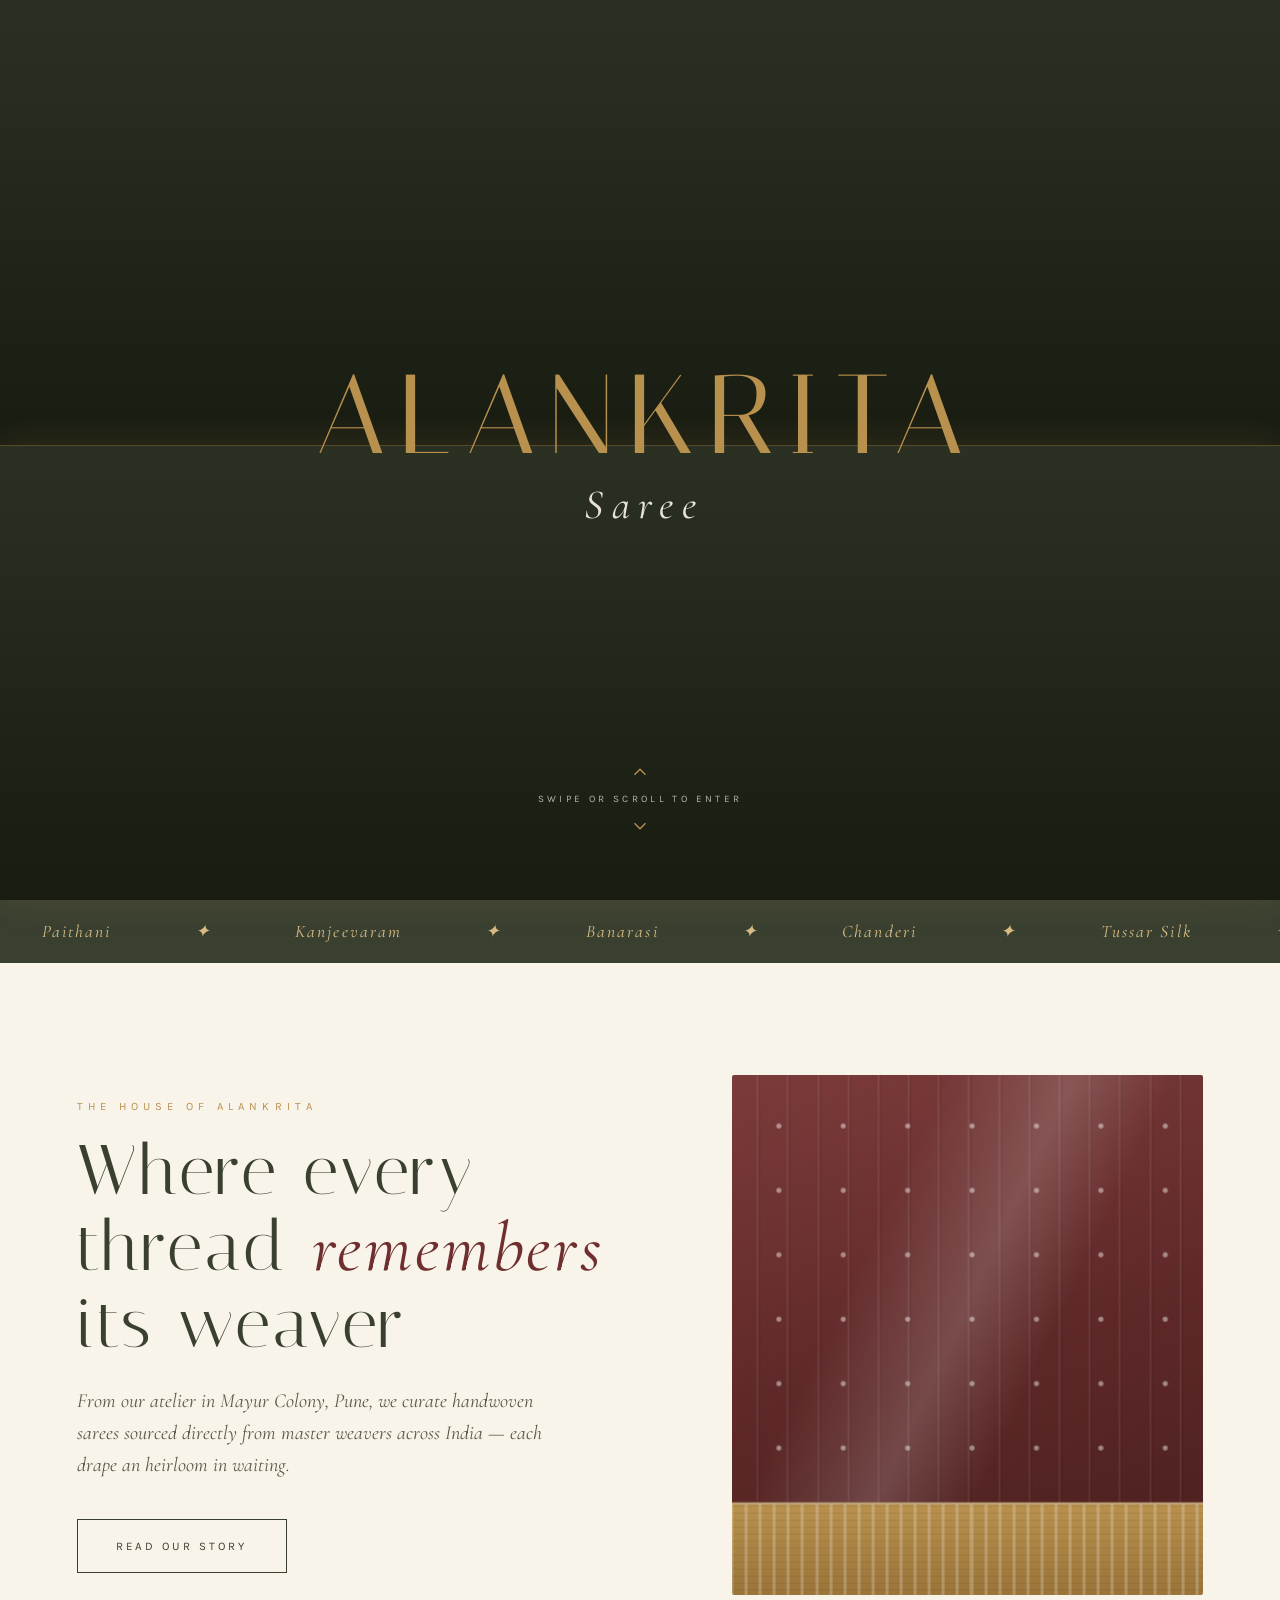
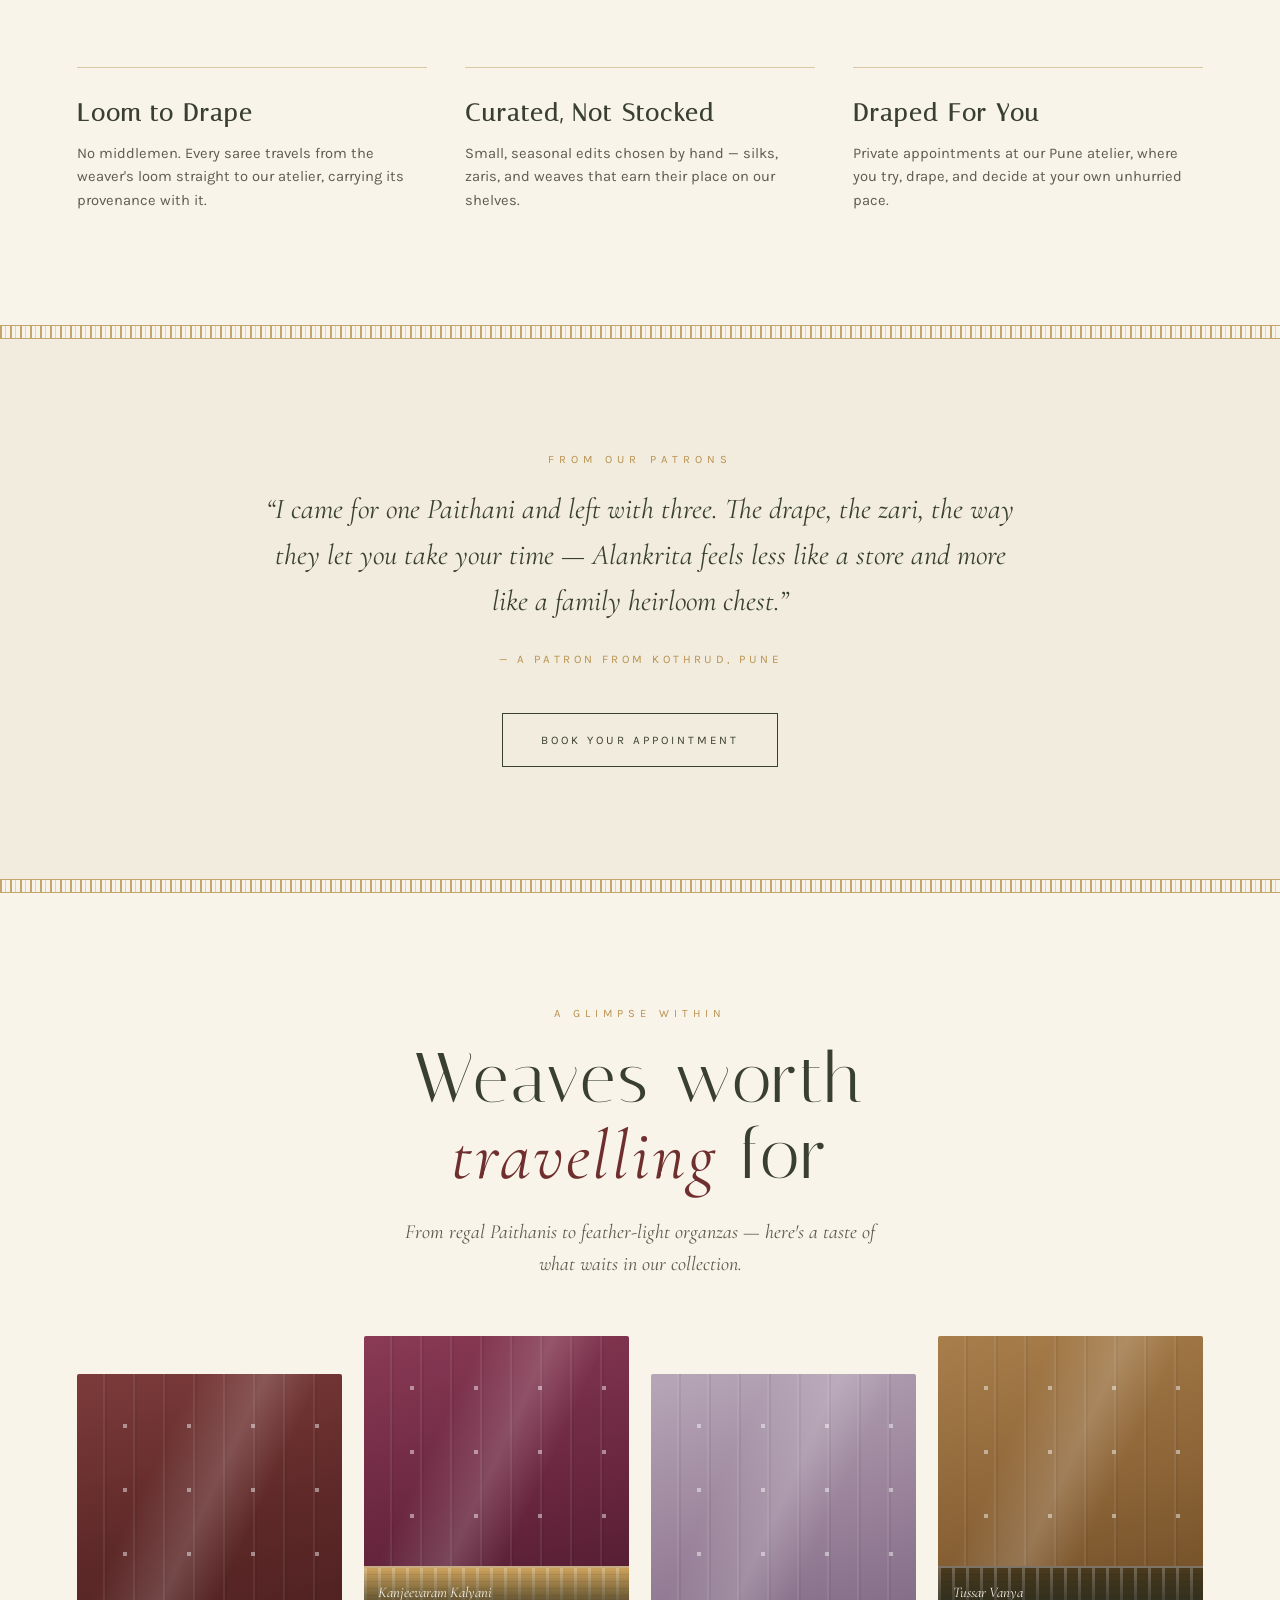
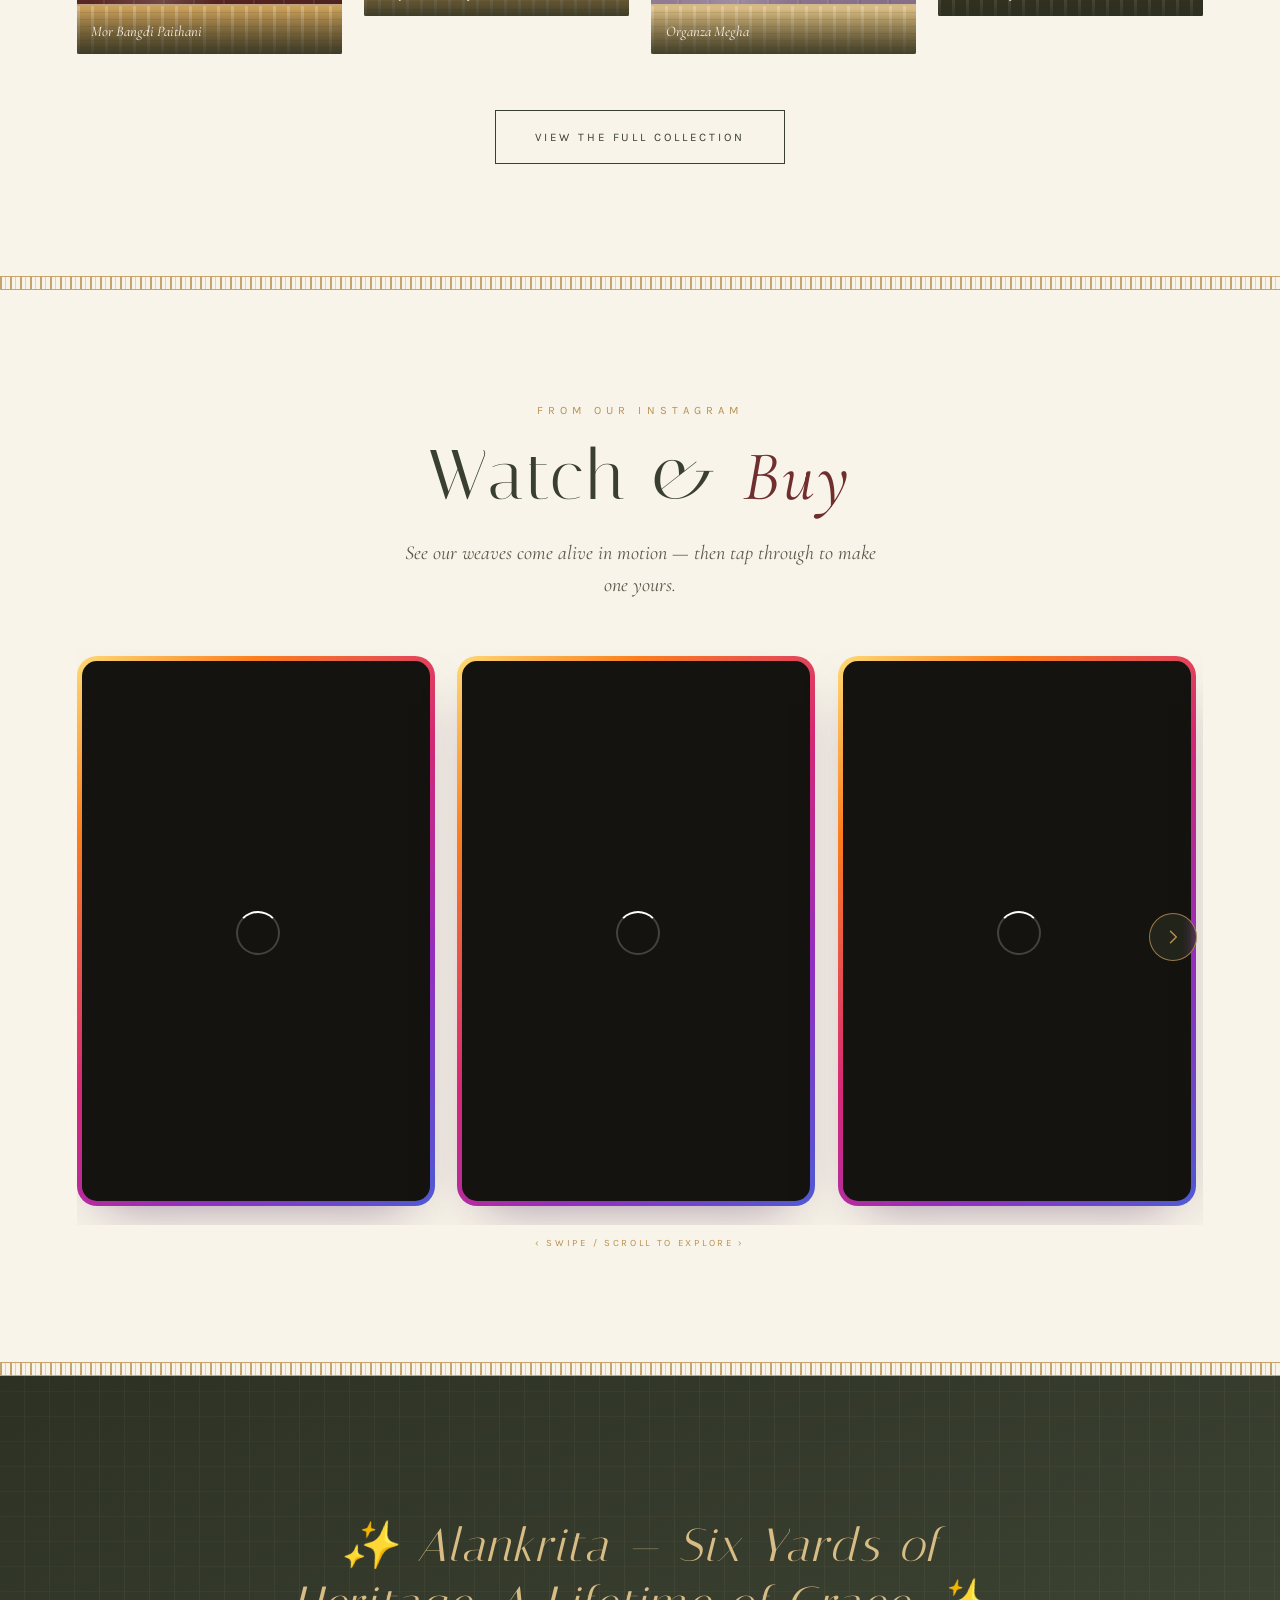
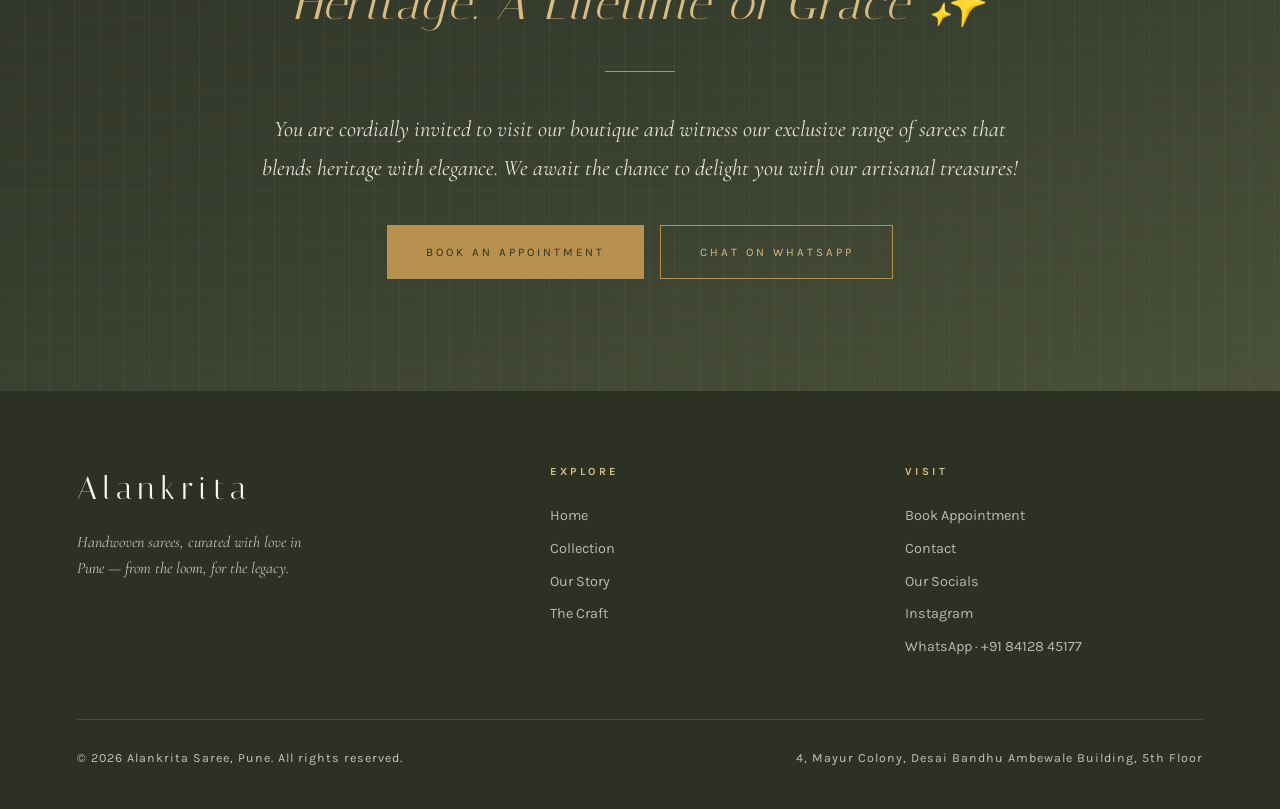
==== commit b6c7bc71: "Update index.html" ====
--- a/index.html
+++ b/index.html
@@ -18,84 +18,38 @@
 <link rel="preload" as="image" href="https://i.ibb.co/1G1JFMgR/Whats-App-Image-2026-06-16-at-12-13-03-PM.jpg">
 <link rel="preload" as="image" href="https://i.ibb.co/Z0zwfvj/Whats-App-Image-2026-06-10-at-6-40-23-PM-1.jpg">
 
-<!-- ============================================================
-     CURTAIN REVEAL  ·  self-contained (no edits needed to styles.css / script.js)
-     Drag / swipe / scroll / tap to part the curtains and enter.
-     Shows ONLY on the very first visit (remembered via localStorage).
-     ============================================================ -->
 <style>
-  /* Hide the hero heading while the curtain is up, so only ONE
-     'Alankrita' is ever visible (no double-heading glitch). */
+  /* ===== Curtain reveal (first visit only) ===== */
   html.js body.curtain-on { overflow: hidden; }
   html.js body.curtain-on .img-hero-content,
   html.js body.curtain-on .scroll-cue { opacity: 0 !important; }
   .img-hero-content, .scroll-cue { transition: opacity 1s ease; }
 
-  .curtain {
-    position: fixed; inset: 0; height: 100%;
-    z-index: 9999;
-    background: #2C3124;
-    touch-action: none;
-    user-select: none; -webkit-user-select: none;
-  }
-  html:not(.js) .curtain { display: none; }          /* progressive enhancement */
-
-  /* Returning visitors: the curtain has already been seen — never replay it (and no flash) */
+  .curtain { position: fixed; inset: 0; height: 100%; z-index: 9999; background: #2C3124; touch-action: none; user-select: none; -webkit-user-select: none; }
+  html:not(.js) .curtain { display: none; }
+
   html.curtain-seen .curtain { display: none !important; }
   html.curtain-seen body.curtain-on { overflow: auto; }
   html.curtain-seen body.curtain-on .img-hero-content,
   html.curtain-seen body.curtain-on .scroll-cue { opacity: 1 !important; }
 
   .curtain.lift { opacity: 0; transition: opacity .55s ease; }
-
-  .curtain-panel {
-    position: absolute; left: 0; width: 100%; height: 50.6%;
-    background: linear-gradient(180deg, #2b3122 0%, #181c11 100%);
-    transition: transform .8s cubic-bezier(.76,0,.24,1);
-    will-change: transform;
-  }
-  .curtain-top { top: 0;    border-bottom: 1px solid rgba(201,160,92,.35); box-shadow: 0 2px 34px rgba(201,160,92,.14); }
-  .curtain-bot { bottom: 0; border-top: 1px solid rgba(201,160,92,.35);    box-shadow: 0 -2px 34px rgba(201,160,92,.14); }
+  .curtain-panel { position: absolute; left: 0; width: 100%; height: 50.6%; background: linear-gradient(180deg, #2b3122 0%, #181c11 100%); transition: transform .8s cubic-bezier(.76,0,.24,1); will-change: transform; }
+  .curtain-top { top: 0; border-bottom: 1px solid rgba(201,160,92,.35); box-shadow: 0 2px 34px rgba(201,160,92,.14); }
+  .curtain-bot { bottom: 0; border-top: 1px solid rgba(201,160,92,.35); box-shadow: 0 -2px 34px rgba(201,160,92,.14); }
   .curtain.dragging .curtain-panel { transition: none; }
-
-  .curtain-wordmark {
-    position: absolute; inset: 0; z-index: 2;
-    display: flex; flex-direction: column; align-items: center; justify-content: center;
-    gap: .25rem; text-align: center; pointer-events: none;
-  }
-  .cw-name {
-    font-family: 'Italiana','Cormorant Garamond',serif;
-    font-size: clamp(2.7rem, 11vw, 7rem);
-    line-height: .95; letter-spacing: .12em; text-indent: .12em;
-    text-transform: uppercase;
-    color: var(--gold, #C9A05C);
-  }
-  .cw-sub {
-    font-family: 'Cormorant Garamond',serif; font-style: italic;
-    font-size: clamp(1.3rem, 5vw, 2.6rem);
-    letter-spacing: .2em; text-indent: .2em;
-    color: var(--ivory, #F3ECDD); opacity: .92;
-  }
-
-  .curtain-hint {
-    position: absolute; left: 0; right: 0; bottom: 7%; z-index: 3;
-    display: flex; flex-direction: column; align-items: center; gap: .5rem;
-    transition: opacity .4s ease; pointer-events: none;
-  }
-  .curtain-hint span {
-    font-family: 'Karla',sans-serif; font-size: .62rem;
-    letter-spacing: .34em; text-transform: uppercase;
-    color: rgba(243,236,221,.72);
-  }
+  .curtain-wordmark { position: absolute; inset: 0; z-index: 2; display: flex; flex-direction: column; align-items: center; justify-content: center; gap: .25rem; text-align: center; pointer-events: none; }
+  .cw-name { font-family: 'Italiana','Cormorant Garamond',serif; font-size: clamp(2.7rem, 11vw, 7rem); line-height: .95; letter-spacing: .12em; text-indent: .12em; text-transform: uppercase; color: var(--gold, #C9A05C); }
+  .cw-sub { font-family: 'Cormorant Garamond',serif; font-style: italic; font-size: clamp(1.3rem, 5vw, 2.6rem); letter-spacing: .2em; text-indent: .2em; color: var(--ivory, #F3ECDD); opacity: .92; }
+  .curtain-hint { position: absolute; left: 0; right: 0; bottom: 7%; z-index: 3; display: flex; flex-direction: column; align-items: center; gap: .5rem; transition: opacity .4s ease; pointer-events: none; }
+  .curtain-hint span { font-family: 'Karla',sans-serif; font-size: .62rem; letter-spacing: .34em; text-transform: uppercase; color: rgba(243,236,221,.72); }
   .cw-chev { width: 22px; height: 22px; fill: none; stroke: var(--gold, #C9A05C); stroke-width: 1.4; }
-  .cw-chev.up   { animation: cwBobUp   1.7s ease-in-out infinite; }
+  .cw-chev.up { animation: cwBobUp 1.7s ease-in-out infinite; }
   .cw-chev.down { animation: cwBobDown 1.7s ease-in-out infinite; }
   .curtain.dragging .curtain-hint { opacity: 0; }
   .curtain:focus { outline: none; }
-
-  @keyframes cwBobUp   { 0%,100%{ transform: translateY(0); } 50%{ transform: translateY(-7px); } }
+  @keyframes cwBobUp { 0%,100%{ transform: translateY(0); } 50%{ transform: translateY(-7px); } }
   @keyframes cwBobDown { 0%,100%{ transform: translateY(0); } 50%{ transform: translateY(7px); } }
-
   @media (prefers-reduced-motion: reduce) {
     .curtain { display: none !important; }
     html.js body.curtain-on { overflow: auto; }
@@ -103,16 +57,43 @@
     html.js body.curtain-on .scroll-cue { opacity: 1 !important; }
   }
 
-  /* ===== Hero image carousel — pure crossfade, no movement ===== */
+  /* ===== Hero image carousel ===== */
   #heroImg { display: none !important; }
   .hero-cara { position: absolute; inset: 0; overflow: hidden; }
-  .hero-cara-img {
-    position: absolute; inset: 0; width: 100%; height: 100%;
-    object-fit: cover; object-position: center 25%;
-    opacity: 0; transition: opacity 1.4s ease;
-    will-change: opacity;
-  }
+  .hero-cara-img { position: absolute; inset: 0; width: 100%; height: 100%; object-fit: cover; object-position: center 25%; opacity: 0; transition: opacity 1.4s ease; will-change: opacity; }
   .hero-cara-img.is-active { opacity: 1; }
+
+  /* ===== Watch & Buy — horizontal reels carousel (PC + phone) ===== */
+  .wb-rail{display:flex;gap:1.4rem;overflow-x:auto;scroll-snap-type:x mandatory;-webkit-overflow-scrolling:touch;padding:.4rem 0 1.2rem;scrollbar-width:none}
+  .wb-rail::-webkit-scrollbar{display:none}
+  .wb-frame{flex:0 0 clamp(326px,86vw,358px);scroll-snap-align:start;position:relative;padding:5px;border-radius:20px;background:linear-gradient(135deg,#feda75 0%,#fa7e1e 20%,#d62976 48%,#962fbf 72%,#4f5bd5 100%);box-shadow:0 22px 50px -26px rgba(60,20,80,.5)}
+  .wb-stage{position:relative;display:flex;min-height:540px;border-radius:15px;overflow:hidden;background:#15130f}
+  .wb-stage::after{content:'';position:absolute;top:50%;left:50%;width:40px;height:40px;margin:-20px 0 0 -20px;z-index:0;border-radius:50%;border:2px solid rgba(255,255,255,.2);border-top-color:#fff;animation:wbSpin .9s linear infinite}
+  @keyframes wbSpin{to{transform:rotate(360deg)}}
+  .wb-stage .instagram-media{position:relative;z-index:1;width:100% !important;min-width:0 !important;max-width:none !important;margin:0 !important;border-radius:13px !important}
+  .wb-stage blockquote.instagram-media{background:transparent !important;border:0 !important;box-shadow:none !important}
+  .wb-stage blockquote.instagram-media a{font-size:0 !important;color:transparent !important;pointer-events:none}
+  .wb-stage iframe.instagram-media{animation:wbIn .55s ease both}
+  @keyframes wbIn{from{opacity:0}to{opacity:1}}
+  .wb-watch{position:absolute;inset:0;z-index:2;display:none;flex-direction:column;align-items:center;justify-content:center;gap:.9rem;text-decoration:none}
+  .wb-frame.wb-fallback .wb-stage::after{display:none}
+  .wb-frame.wb-fallback .wb-watch{display:flex}
+  .wb-watch .pl{width:58px;height:58px;border-radius:50%;border:1px solid rgba(255,255,255,.55);background:rgba(255,255,255,.08);display:grid;place-content:center;transition:.3s}
+  .wb-watch:hover .pl{background:#fff}
+  .wb-watch .pl svg{width:20px;height:20px;fill:#fff;transition:.3s}
+  .wb-watch:hover .pl svg{fill:#d62976}
+  .wb-hint{text-align:center;font-family:var(--body,'Karla',sans-serif);font-size:.6rem;letter-spacing:.28em;text-transform:uppercase;color:var(--gold,#C9A05C);margin-top:.6rem}
+
+  /* ===== Watch & Buy — navigation arrows ===== */
+  .wb-carousel{position:relative}
+  .wb-arrow{position:absolute;top:50%;transform:translateY(-50%);z-index:6;width:48px;height:48px;border-radius:50%;border:1px solid rgba(201,160,92,.7);background:rgba(44,49,36,.6);-webkit-backdrop-filter:blur(5px);backdrop-filter:blur(5px);display:grid;place-content:center;cursor:pointer;color:var(--gold,#C9A05C);transition:background .3s,color .3s,opacity .3s,box-shadow .3s}
+  .wb-arrow:hover{background:var(--gold,#C9A05C);color:#2C3124;box-shadow:0 10px 26px -10px rgba(201,160,92,.7)}
+  .wb-arrow:focus-visible{outline:2px solid var(--gold,#C9A05C);outline-offset:3px}
+  .wb-arrow svg{width:20px;height:20px;fill:none;stroke:currentColor;stroke-width:1.7;stroke-linecap:round;stroke-linejoin:round}
+  .wb-prev{left:6px}
+  .wb-next{right:6px}
+  .wb-arrow[disabled]{opacity:0;pointer-events:none}
+  @media (max-width:768px){.wb-arrow{display:none}}
 </style>
 </head>
 <body class="is-home home-top curtain-on">
@@ -253,6 +234,52 @@
 
   <div class="zari"></div>
 
+  <!-- ===== Watch & Buy — horizontal reels carousel ===== -->
+  <section>
+    <div style="text-align:center;max-width:680px;margin:0 auto 3rem">
+      <p class="eyebrow reveal">From our Instagram</p>
+      <h2 class="reveal d1">Watch &amp; <em>Buy</em></h2>
+      <p class="lede reveal d2" style="margin-left:auto;margin-right:auto">See our weaves come alive in motion — then tap through to make one yours.</p>
+    </div>
+    <div class="wb-carousel">
+      <button class="wb-arrow wb-prev" id="wbPrev" type="button" aria-label="Previous reels">
+        <svg viewBox="0 0 24 24"><polyline points="15 5 8 12 15 19"/></svg>
+      </button>
+      <div class="wb-rail" id="wbRail">
+        <div class="wb-frame"><div class="wb-stage">
+          <blockquote class="instagram-media" data-instgrm-permalink="https://www.instagram.com/reel/DSzB2kDjAs4/?utm_source=ig_embed" data-instgrm-version="14"><a href="https://www.instagram.com/reel/DSzB2kDjAs4/" target="_blank" rel="noopener">View this reel on Instagram</a></blockquote>
+          <a class="wb-watch" href="https://www.instagram.com/reel/DSzB2kDjAs4/" target="_blank" rel="noopener"><span class="pl"><svg viewBox="0 0 24 24"><polygon points="6 4 20 12 6 20 6 4"/></svg></span><span class="tx">Watch on Instagram</span></a>
+        </div></div>
+        <div class="wb-frame"><div class="wb-stage">
+          <blockquote class="instagram-media" data-instgrm-permalink="https://www.instagram.com/reel/DVNdW_QDKlZ/?utm_source=ig_embed" data-instgrm-version="14"><a href="https://www.instagram.com/reel/DVNdW_QDKlZ/" target="_blank" rel="noopener">View this reel on Instagram</a></blockquote>
+          <a class="wb-watch" href="https://www.instagram.com/reel/DVNdW_QDKlZ/" target="_blank" rel="noopener"><span class="pl"><svg viewBox="0 0 24 24"><polygon points="6 4 20 12 6 20 6 4"/></svg></span><span class="tx">Watch on Instagram</span></a>
+        </div></div>
+        <div class="wb-frame"><div class="wb-stage">
+          <blockquote class="instagram-media" data-instgrm-permalink="https://www.instagram.com/reel/DXUJn_aIo60/?utm_source=ig_embed" data-instgrm-version="14"><a href="https://www.instagram.com/reel/DXUJn_aIo60/" target="_blank" rel="noopener">View this reel on Instagram</a></blockquote>
+          <a class="wb-watch" href="https://www.instagram.com/reel/DXUJn_aIo60/" target="_blank" rel="noopener"><span class="pl"><svg viewBox="0 0 24 24"><polygon points="6 4 20 12 6 20 6 4"/></svg></span><span class="tx">Watch on Instagram</span></a>
+        </div></div>
+        <div class="wb-frame"><div class="wb-stage">
+          <blockquote class="instagram-media" data-instgrm-permalink="https://www.instagram.com/reel/DZmM7Shgr1K/?utm_source=ig_embed" data-instgrm-version="14"><a href="https://www.instagram.com/reel/DZmM7Shgr1K/" target="_blank" rel="noopener">View this reel on Instagram</a></blockquote>
+          <a class="wb-watch" href="https://www.instagram.com/reel/DZmM7Shgr1K/" target="_blank" rel="noopener"><span class="pl"><svg viewBox="0 0 24 24"><polygon points="6 4 20 12 6 20 6 4"/></svg></span><span class="tx">Watch on Instagram</span></a>
+        </div></div>
+        <div class="wb-frame"><div class="wb-stage">
+          <blockquote class="instagram-media" data-instgrm-permalink="https://www.instagram.com/reel/DTVPKF1DEVR/?utm_source=ig_embed" data-instgrm-version="14"><a href="https://www.instagram.com/reel/DTVPKF1DEVR/" target="_blank" rel="noopener">View this reel on Instagram</a></blockquote>
+          <a class="wb-watch" href="https://www.instagram.com/reel/DTVPKF1DEVR/" target="_blank" rel="noopener"><span class="pl"><svg viewBox="0 0 24 24"><polygon points="6 4 20 12 6 20 6 4"/></svg></span><span class="tx">Watch on Instagram</span></a>
+        </div></div>
+        <div class="wb-frame"><div class="wb-stage">
+          <blockquote class="instagram-media" data-instgrm-permalink="https://www.instagram.com/reel/DPylJg7EuQi/?utm_source=ig_embed" data-instgrm-version="14"><a href="https://www.instagram.com/reel/DPylJg7EuQi/" target="_blank" rel="noopener">View this reel on Instagram</a></blockquote>
+          <a class="wb-watch" href="https://www.instagram.com/reel/DPylJg7EuQi/" target="_blank" rel="noopener"><span class="pl"><svg viewBox="0 0 24 24"><polygon points="6 4 20 12 6 20 6 4"/></svg></span><span class="tx">Watch on Instagram</span></a>
+        </div></div>
+      </div>
+      <button class="wb-arrow wb-next" id="wbNext" type="button" aria-label="Next reels">
+        <svg viewBox="0 0 24 24"><polyline points="9 5 16 12 9 19"/></svg>
+      </button>
+    </div>
+    <p class="wb-hint">‹ swipe / scroll to explore ›</p>
+  </section>
+
+  <div class="zari"></div>
+
   <!-- Invitation strip on home too -->
   <section class="invite">
     <div class="invite-inner reveal zoom">
@@ -301,7 +328,7 @@
 
 <script src="script.js"></script>
 
-<!-- ===== Curtain reveal logic (self-contained) ===== -->
+<!-- ===== Curtain reveal logic (first visit only) ===== -->
 <script>
 (function () {
   var curtain = document.getElementById('curtain');
@@ -312,14 +339,14 @@
   var hint = document.getElementById('curtainHint');
   var reduce = window.matchMedia('(prefers-reduced-motion: reduce)').matches;
 
-    function revealSite() { document.body.classList.remove('curtain-on'); }
+  function revealSite() { document.body.classList.remove('curtain-on'); }
 
   var SEEN_KEY = 'alankritaCurtainSeen', seenBefore = false;
   try { seenBefore = localStorage.getItem(SEEN_KEY) === '1'; } catch (e) {}
 
   if (reduce || seenBefore) { revealSite(); if (curtain.parentNode) curtain.remove(); return; }
 
-  /* First-ever visit: record it NOW — so the curtain can never replay, even on refresh or back-to-Home. */
+  /* First-ever visit: record it NOW so the curtain can never replay. */
   try { localStorage.setItem(SEEN_KEY, '1'); } catch (e) {}
 
   try { window.scrollTo(0, 0); } catch (e) {}
@@ -327,7 +354,6 @@
   var dragging = false, startY = 0, delta = 0, opened = false;
   function panelH() { return curtain.offsetHeight / 2; }
 
-  // Move only the panels — the wordmark stays pinned (it never fades while you part the curtains)
   function apply(d) {
     var ph = panelH(), dd = Math.max(0, Math.min(d, ph));
     topP.style.transform = 'translateY(' + (-dd) + 'px)';
@@ -338,13 +364,11 @@
   function openCurtain() {
     if (opened) return;
     opened = true;
-    try { localStorage.setItem(SEEN_KEY, '1'); } catch (e) {}   // remember it — never replay the curtain again
     curtain.classList.remove('dragging');
     topP.style.transform = 'translateY(-101%)';
     botP.style.transform = 'translateY(101%)';
     if (hint) hint.style.opacity = '0';
     curtain.style.pointerEvents = 'none';
-    // Once the curtains have parted, lift the curtain away while the hero heading fades in.
     setTimeout(function () { curtain.classList.add('lift'); revealSite(); }, 680);
     setTimeout(function () { if (curtain.parentNode) curtain.remove(); }, 1260);
   }
@@ -363,7 +387,6 @@
   function onMove(e) { if (!dragging || opened) return; delta = Math.abs(pointY(e) - startY); apply(delta); if (e.cancelable) e.preventDefault(); }
   function onUp()    { if (!dragging || opened) return; dragging = false; if (delta < 8 || delta > panelH() * 0.30) openCurtain(); else resetCurtain(); }
 
-  // Scroll / trackpad also parts the curtains
   function onWheel(e) {
     if (opened) return;
     curtain.classList.add('dragging');
@@ -381,7 +404,6 @@
   window.addEventListener('touchend', onUp);
   window.addEventListener('wheel', onWheel, { passive: false });
 
-  // Keyboard / tap accessibility
   curtain.addEventListener('keydown', function (e) {
     if (['Enter', ' ', 'Spacebar', 'ArrowDown', 'ArrowUp'].indexOf(e.key) > -1) { e.preventDefault(); openCurtain(); }
   });
@@ -399,6 +421,51 @@
     imgs[i].classList.add('is-active');
   }, 5000);
 })();
+
+// ===== Watch & Buy — arrow navigation =====
+(function () {
+  var rail = document.getElementById('wbRail');
+  if (!rail) return;
+  var prev = document.getElementById('wbPrev');
+  var next = document.getElementById('wbNext');
+
+  function step() {
+    var frame = rail.querySelector('.wb-frame');
+    var styles = getComputedStyle(rail);
+    var gap = parseFloat(styles.columnGap || styles.gap) || 22;
+    return frame ? frame.getBoundingClientRect().width + gap : rail.clientWidth * 0.9;
+  }
+
+  function update() {
+    var max = rail.scrollWidth - rail.clientWidth - 2;
+    if (prev) prev.disabled = rail.scrollLeft <= 2;
+    if (next) next.disabled = rail.scrollLeft >= max;
+  }
+
+  if (prev) prev.addEventListener('click', function () { rail.scrollBy({ left: -step(), behavior: 'smooth' }); });
+  if (next) next.addEventListener('click', function () { rail.scrollBy({ left: step(), behavior: 'smooth' }); });
+
+  rail.addEventListener('scroll', update, { passive: true });
+  window.addEventListener('resize', update);
+  update();
+})();
+</script>
+
+<!-- ===== Instagram reels (Watch & Buy) ===== -->
+<script async src="//www.instagram.com/embed.js"></script>
+<script>
+(function () {
+  function wbCheck() {
+    document.querySelectorAll('.wb-frame').forEach(function (f) {
+      f.classList.toggle('wb-fallback', !f.querySelector('iframe.instagram-media'));
+    });
+  }
+  window.addEventListener('load', function () {
+    if (window.instgrm && window.instgrm.Embeds) { window.instgrm.Embeds.process(); }
+    setTimeout(wbCheck, 7000);
+    setTimeout(wbCheck, 12000);
+  });
+})();
 </script>
 </body>
 </html>
